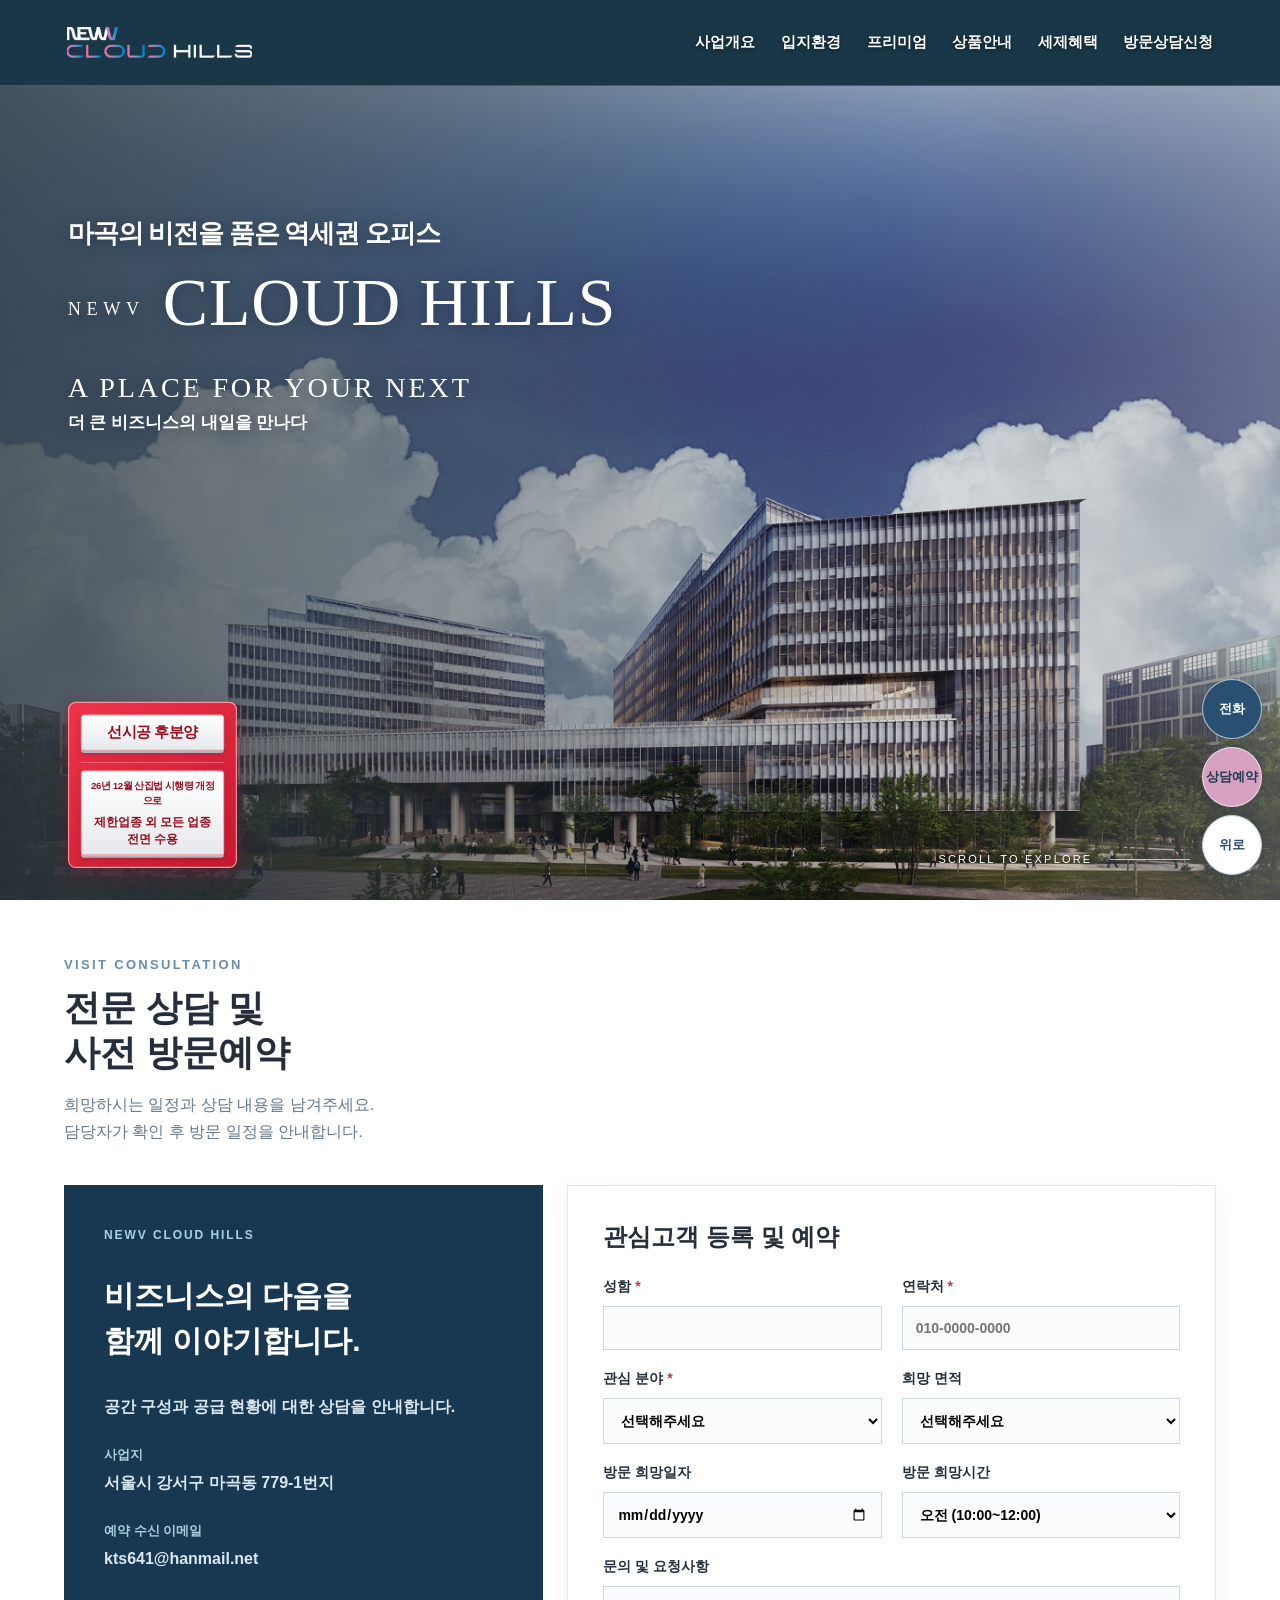
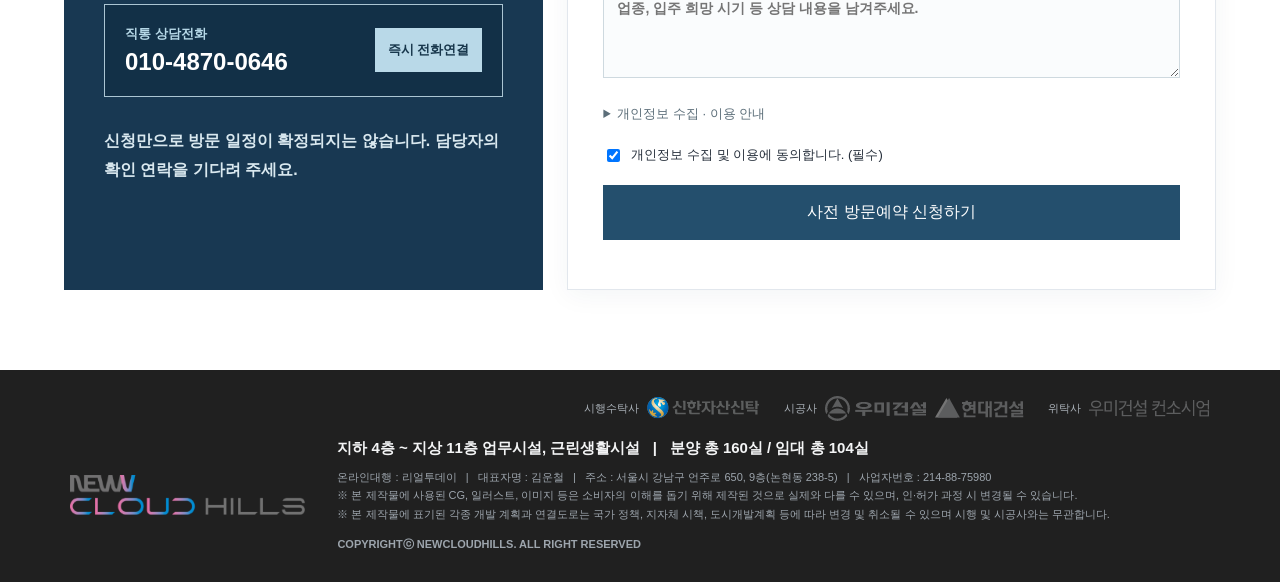
==== contact.html @ b738a356 "Add Cloud Hills website" ====
<!doctype html><html lang="ko"><head><meta charset="utf-8"><meta name="viewport" content="width=device-width,initial-scale=1"><meta name="robots" content="index,follow"><meta name="description" content="뉴브 클라우드힐스 방문상담과 사전 방문예약 안내"><meta property="og:type" content="website"><meta property="og:title" content="방문상담신청 | 뉴브 클라우드힐스"><meta property="og:description" content="뉴브 클라우드힐스 방문상담과 사전 방문예약 안내"><title>방문상담신청 | 뉴브 클라우드힐스</title><link rel="stylesheet" href="style.css"></head><body data-page="contact"><header><a class="logo" href="index.html#home" aria-label="뉴브 클라우드힐스 홈"><img src="assets/main-logo-white.png" alt="NEWV CLOUD HILLS"></a><nav aria-label="주 메뉴"><a href="overview.html#overview" data-section="overview">사업개요</a><a href="environment.html#environment" data-section="environment">입지환경</a><a href="premium.html#premium" data-section="premium">프리미엄</a><a href="floor.html#floor" data-section="floor">상품안내</a><a href="tax.html#tax" data-section="tax">세제혜택</a><a href="contact.html#contact" data-section="contact">방문상담신청</a></nav></header><main><section id="home" class="page home"><aside class="hero-notice" aria-label="분양 및 입주 안내"><div class="hero-notice-label">선시공 후분양</div><div class="hero-notice-divider"></div><div class="hero-notice-detail"><span>26년 12월 산집법 시행령 개정으로</span><strong>제한업종 외 모든 업종<br>전면 수용</strong></div></aside><div class="home-message"><p class="hero-kicker">마곡의 비전을 품은 역세권 오피스</p><p class="hero-brand"><span>NEWV</span> CLOUD HILLS</p><p class="hero-english">A PLACE FOR YOUR NEXT</p><p class="hero-subtitle">더 큰 비즈니스의 내일을 만나다</p></div><div class="hero-scroll">SCROLL TO EXPLORE <span></span></div></section><section id="overview" class="page sub"><div class="section-heading sr-only"><h2>사업개요</h2></div><div class="content"><div class="overview-details"><h2>뉴브 클라우드힐스 사업개요</h2><dl><div><dt>사업명</dt><dd>뉴브 클라우드힐스</dd></div><div><dt>대지위치</dt><dd>강서구 마곡지구 D13블록</dd></div><div><dt>대지면적</dt><dd>15,006.4㎡</dd></div><div><dt>건축규모</dt><dd>지하 4층 / 지상 11층</dd></div><div><dt>건축면적</dt><dd>8,560.95㎡</dd></div><div><dt>용도</dt><dd>업무시설(지식산업센터)</dd></div><div><dt>연면적</dt><dd>99,651.66㎡</dd></div><div><dt>시행수탁사</dt><dd>신한자산신탁(주)</dd></div><div><dt>용적률</dt><dd>349.46%</dd></div><div><dt>시공사</dt><dd>우미건설(주), 현대건설(주)</dd></div><div><dt>건폐율</dt><dd>57.05%</dd></div><div><dt>위탁사</dt><dd>우미건설컨소시엄</dd></div><div><dt>설계사</dt><dd>(주)시아플랜건축사사무소</dd></div></dl></div><img class="full-image overview-mobile" src="assets/overview.jpg" alt="뉴브 클라우드힐스 사업개요"></div></section><section id="environment" class="page sub"><div class="section-heading sr-only"><h2>입지환경</h2></div><div class="content"><div class="environment-image"><img class="full-image" src="assets/environment.jpg" alt="뉴브 클라우드힐스 입지환경"><span class="hide-zoom-label" aria-hidden="true"></span><span class="hide-zoom-box" aria-hidden="true"></span></div></div></section><section id="premium" class="page sub feature-banner premium-page"><h1 class="sr-only">프리미엄</h1><div><p class="eyebrow">A NEW PERSPECTIVE</p><h2>일의 풍경을 바꾸는<br>마곡의 새로운 기준</h2><p>역세권 입지와 비즈니스를 위한 공간을 만나보세요.</p></div><div class="premium-summary" aria-label="뉴브 클라우드힐스 프리미엄"><h3>NEWV CLOUD HILLS <span>PREMIUM</span></h3><div class="premium-list"><article><b>쾌속교통망</b><span>서울 주요 업무지구를 잇는 교통 환경</span></article><article><b>쾌적한 녹지환경</b><span>서울식물원과 가까운 자연 환경</span></article><article><b>비즈니스 네트워크</b><span>마곡 R&amp;D 산업 인프라</span></article><article><b>랜드마크 스케일</b><span>연면적 99,651.66㎡의 업무공간</span></article><article><b>마곡 업무지구</b><span>서울 서남부 비즈니스 중심 입지</span></article><article><b>미래 비전</b><span>서울 서부권의 개발 가능성</span></article><article><b>세제 · 금융 혜택</b><span>사업 요건에 따른 혜택 안내</span></article></div></div></section><section id="floor" class="page sub"><div class="section-heading sr-only"><h2>층별안내</h2></div><div class="content"><h2 class="floor-heading">층별안내</h2><div class="floor-tabs" role="group" aria-label="층 선택"></div><img id="floor-image" class="full-image" tabindex="0" role="button" aria-label="선택한 층별 도면 크게 보기" src="assets/floor_01.jpg" alt="B1F 층별 안내"><p class="note">※ 상기 CG는 소비자의 이해를 돕기 위해 제작된 것으로 실제와 다를 수 있습니다.<br>※ 상기 CG상의 호실 구분은 인허가 및 사업주체의 사정으로 변경될 수 있습니다.</p></div></section><section id="tax" class="page sub tax-section"><div class="tax-editorial"><div class="intro-photo" role="img" aria-label="뉴브 클라우드힐스 조감도"></div><div class="intro-copy"><p class="eyebrow">THE NEXT BUSINESS LANDMARK</p><h2>새로운 가능성이<br>시작되는 곳</h2><p class="intro-brand">NEWV <em>CLOUD HILLS</em></p><p>마곡의 중심에서 비즈니스의 미래를 그리다.<br>일과 일상, 사람과 가능성이 만나는 공간.</p></div><div class="tax-benefits"><p class="eyebrow">TAX &amp; FINANCIAL BENEFITS</p><h2>세제 · 금융 혜택</h2><div class="tax-grid"><article><span>01 / ACQUISITION TAX</span><h3>취득세 감면 혜택</h3><p>지식산업센터를 최초 분양받아 사업시설로 직접 사용하는 중소기업은 법령상 요건에 따라 취득세 감면 여부를 확인할 수 있습니다.</p></article><article><span>02 / PROPERTY TAX</span><h3>재산세 감면 혜택</h3><p>법정 요건을 충족하는 사업시설은 재산세 감면 대상이 될 수 있습니다. 적용 기간과 세부 요건을 확인해 주세요.</p></article><article><span>03 / BUSINESS FINANCE</span><h3>저금리 정책자금 연계</h3><p>중소기업 정책자금과 금융기관 상품을 상담할 수 있습니다. 융자 가능 여부와 한도는 기업 조건 및 심사 결과에 따라 달라집니다.</p></article><article><span>04 / VALUE ADDED TAX</span><h3>부가가치세 환급 안내</h3><p>과세사업자는 건물분 매입세액에 대해 요건을 충족하는 경우 공제 또는 환급을 신청할 수 있습니다.</p></article></div><p class="tax-note">※ 혜택은 취득 시점, 업종, 기업 요건 및 실사용 여부에 따라 달라집니다. 관할 지자체와 세무 전문가에게 적용 여부를 확인해 주세요.<br><a href="https://www.law.go.kr/법령/지방세특례제한법/제58조의2" target="_blank" rel="noopener">지방세특례제한법 제58조의2</a> · <a href="https://www.nts.go.kr/nts/cm/cntnts/cntntsView.do?cntntsId=7806" target="_blank" rel="noopener">국세청 부가가치세 안내</a></p></div></div></section><section id="contact" class="page sub"><div class="section-heading sr-only"><h1>방문상담신청</h1></div><div class="content contact-wrap"><div class="contact-heading"><span>VISIT CONSULTATION</span><h2>전문 상담 및<br>사전 방문예약</h2><p>희망하시는 일정과 상담 내용을 남겨주세요.<br>담당자가 확인 후 방문 일정을 안내합니다.</p></div><div class="visit-layout"><aside class="visit-info"><span>NEWV CLOUD HILLS</span><h3>비즈니스의 다음을<br>함께 이야기합니다.</h3><p>공간 구성과 공급 현황에 대한 상담을 안내합니다.</p><dl><dt>사업지</dt><dd>서울시 강서구 마곡동 779-1번지</dd><dt>예약 수신 이메일</dt><dd>kts641@hanmail.net</dd></dl><div class="visit-call"><div><small>직통 상담전화</small><strong>010-4870-0646</strong></div><a href="tel:01048700646">즉시 전화연결</a></div><p>신청만으로 방문 일정이 확정되지는 않습니다. 담당자의 확인 연락을 기다려 주세요.</p></aside><form id="visit-form"><h3>관심고객 등록 및 예약</h3><div class="fields"><label>성함 <b>*</b><input name="성함" autocomplete="name" required maxlength="50"></label><label>연락처 <b>*</b><input name="연락처" type="tel" autocomplete="tel" required maxlength="30" placeholder="010-0000-0000"></label><label>관심 분야 <b>*</b><select name="관심분야" required><option value="">선택해주세요</option><option>지식산업센터 분양 (실입주)</option><option>사옥 · 대형 평형 상담</option><option>소형 섹션오피스</option><option>근린생활시설(상가)</option><option>기타 상담</option></select></label><label>희망 면적<select name="희망면적"><option>선택해주세요</option><option>전용 10~25평</option><option>전용 30~50평</option><option>전용 60~100평</option><option>전용 200평 이상</option><option>별도 상담</option></select></label><label>방문 희망일자<input name="방문희망일" type="date"></label><label>방문 희망시간<select name="방문희망시간"><option>오전 (10:00~12:00)</option><option>오후 (13:00~15:00)</option><option>오후 (15:00~17:00)</option><option>별도 협의</option></select></label><label class="full">문의 및 요청사항<textarea name="문의사항" rows="4" maxlength="2000" placeholder="업종, 입주 희망 시기 등 상담 내용을 남겨주세요."></textarea></label></div><details><summary>개인정보 수집 · 이용 안내</summary><p>수집 항목: 성함, 연락처, 관심 분야, 희망 면적, 방문 희망일·시간, 문의사항<br>이용 목적: 분양 상담 및 방문 일정 조율<br>수신처: kts641@hanmail.net<br>보유 기간: 상담 완료 후 90일 이내 삭제<br>전송 서비스: FormSubmit(입력 내용을 이메일로 전달)<br>동의를 거부할 수 있으나 예약 접수가 제한됩니다.</p></details><label class="consent"><input type="checkbox" required checked> 개인정보 수집 및 이용에 동의합니다. (필수)</label><input name="_honey" tabindex="-1" autocomplete="off" class="honey" aria-hidden="true"><button class="submit" type="submit">사전 방문예약 신청하기</button><p id="status" role="status" aria-live="polite"></p></form></div></div></section></main><footer class="site-footer"><div class="footer-inner"><div class="footer-brands" aria-label="사업 관계사"><div><span>시행수탁사</span><img src="assets/shinhan.png" alt="신한자산신탁"></div><div><span>시공사</span><img src="assets/woomi-01.png" alt="우미건설"><img src="assets/hyundai.png" alt="현대건설"></div><div><span>위탁사</span><img src="assets/woomi-02.png" alt="우미건설 컨소시엄"></div></div><div class="footer-main"><img class="footer-logo" src="assets/footer-logo.png" alt="뉴브 클라우드힐스"><div><strong>지하 4층 ~ 지상 11층 업무시설, 근린생활시설 &nbsp; | &nbsp; 분양 총 160실 / 임대 총 104실</strong><p>온라인대행 : 리얼투데이 &nbsp; | &nbsp; 대표자명 : 김운철 &nbsp; | &nbsp; 주소 : 서울시 강남구 언주로 650, 9층(논현동 238-5) &nbsp; | &nbsp; 사업자번호 : 214-88-75980<br>※ 본 제작물에 사용된 CG, 일러스트, 이미지 등은 소비자의 이해를 돕기 위해 제작된 것으로 실제와 다를 수 있으며, 인·허가 과정 시 변경될 수 있습니다.<br>※ 본 제작물에 표기된 각종 개발 계획과 연결도로는 국가 정책, 지자체 시책, 도시개발계획 등에 따라 변경 및 취소될 수 있으며 시행 및 시공사와는 무관합니다.</p><small>COPYRIGHTⓒ NEWCLOUDHILLS. ALL RIGHT RESERVED</small></div></div></div></footer><dialog class="floor-dialog" aria-label="층별 도면 확대"><div class="floor-dialog-bar"><span id="floor-dialog-title">층별 도면</span><div class="floor-dialog-controls"><button type="button" id="floor-zoom-toggle" aria-pressed="false">확대 +</button><button type="button" id="floor-dialog-close">닫기</button></div></div><div class="floor-dialog-content"><img id="floor-dialog-image" alt=""></div></dialog><aside class="quick-actions" aria-label="빠른 메뉴"><a href="tel:01048700646" aria-label="전화 상담 연결">전화</a><a href="contact.html#contact" data-quick-contact>상담예약</a><a href="#home" data-quick-top>위로</a></aside><script src="app.js"></script></body></html>
---- style.css ----
*{box-sizing:border-box}html,body{margin:0;font-family:"Noto Sans KR",Arial,sans-serif;color:#252e3a}body{background:#fff}a{color:inherit;text-decoration:none}header{position:absolute;top:0;left:0;right:0;z-index:5;display:flex;align-items:center;justify-content:space-between;gap:25px;padding:48px 5.5%}.logo img{display:block;width:290px;max-width:100%}nav{display:flex;align-items:center;justify-content:space-around;gap:4px;width:min(730px,70%);background:#fffffff2;border-radius:50px;padding:0 12px}nav a{flex:1;text-align:center;padding:17px 8px;font-size:17px;font-weight:700;color:#707278;white-space:nowrap}nav a:hover,nav a[aria-current=page]{color:#4a80b1}.page[hidden]{display:none}.home{height:100svh;min-height:450px;background:url('assets/visual-bg-03.jpg') center center/cover no-repeat;position:relative;overflow:hidden}.hero-title{position:absolute;top:19%;left:50%;transform:translateX(-50%);display:flex;flex-direction:column;align-items:center}.hero-title .vertical{width:35px;height:auto}.hero-title .main-title{width:min(350px,70vw);height:auto;margin:14px 0 20px}.hero-title .subtitle{width:250px;max-width:65vw}.sub-hero{height:350px;background:linear-gradient(#7595b24d,#d4e3ed7a),url('assets/visual-bg-03.jpg') center 22%/cover;display:flex;align-items:end;justify-content:center;padding:0 20px 50px}.sub-hero h1{margin:0;color:white;font-size:44px;text-shadow:0 2px 9px #38576b99}.content{max-width:1200px;margin:auto;padding:25px 24px 80px}.breadcrumb{text-align:right;color:#707884;font-size:14px;margin:0 0 48px}.breadcrumb a:hover{text-decoration:underline}.full-image{display:block;width:100%;height:auto}.floor-tabs{display:flex;flex-wrap:wrap;justify-content:center;gap:5px;margin:10px 0 40px}.floor-tabs button{font:inherit;min-width:65px;padding:13px 10px;border:1px solid #d8dce2;background:#fff;color:#59616a;cursor:pointer}.floor-tabs button[aria-pressed=true]{background:#689ec5;color:white;border-color:#689ec5}.note{font-size:13px;line-height:1.8;color:#6b7682}.contact-heading span{letter-spacing:.18em;color:#668caf;font-size:13px;font-weight:700}.contact-heading h2{font-size:36px;line-height:1.25;margin:12px 0}.contact-heading p{color:#677789;line-height:1.7}.visit-layout{display:grid;grid-template-columns:.85fr 1.15fr;gap:24px;margin-top:40px}.visit-info{padding:40px;background:#183852;color:#fff}.visit-info>span{font-size:12px;letter-spacing:.16em;color:#aad0e6}.visit-info h3{font-size:30px;line-height:1.5}.visit-info p,.visit-info dd{line-height:1.8;color:#d9e8ef}.visit-info dt{margin-top:24px;color:#a9cfe0;font-size:13px}.visit-info dd{margin:5px 0}.visit-call{display:flex;align-items:center;justify-content:space-between;gap:10px;margin:30px 0;padding:20px;border:1px solid #abc5d3;background:#123047}.visit-call small,.visit-call strong{display:block}.visit-call small{color:#b6d8e7}.visit-call strong{font-size:24px;margin-top:5px}.visit-call a{background:#b9d9e8;color:#17364b;font-size:13px;font-weight:700;padding:13px;white-space:nowrap}form{padding:35px;border:1px solid #e2e7ed;background:#fff;box-shadow:0 5px 25px #17364b0d}form h3{font-size:24px;margin:0 0 25px}.fields{display:grid;grid-template-columns:1fr 1fr;gap:20px}.fields label{font-size:14px;font-weight:700}.fields b{color:#b93843}.fields input,.fields select,.fields textarea{display:block;width:100%;padding:13px;margin-top:10px;border:1px solid #ced9df;font:inherit;background:#fafcfd}.full{grid-column:1/-1}details{font-size:13px;color:#5c6e79;line-height:1.8;margin-top:24px}summary{cursor:pointer}.consent{display:flex;align-items:center;gap:8px;font-size:13px;margin:20px 0}.honey{display:none}.submit{width:100%;padding:17px;background:#244f6d;border:0;color:#fff;font:inherit;cursor:pointer}.submit:disabled{opacity:.6}.submit:focus-visible,a:focus-visible,button:focus-visible{outline:3px solid #e59bc3;outline-offset:2px}#status{font-size:14px;line-height:1.6}@media(max-width:800px){header{padding:18px 18px 0;display:block}.logo img{width:190px}nav{margin-top:16px;width:100%;overflow-x:auto;justify-content:flex-start;padding:0 6px}nav a{flex:none;padding:13px 12px;font-size:13px}.home{background-position:55% center}.hero-title{top:26%}.hero-title .main-title{width:270px}.sub-hero{height:270px}.sub-hero h1{font-size:32px;padding-bottom:0}.content{padding:20px 18px 50px}.breadcrumb{margin-bottom:30px}.visit-layout,.fields{grid-template-columns:1fr}.full{grid-column:auto}.visit-info,form{padding:24px}.visit-call{padding:14px}.visit-call strong{font-size:19px}.contact-heading h2{font-size:30px}}
@media(max-width:800px){nav{display:grid;grid-template-columns:repeat(3,minmax(0,1fr));overflow:visible;border-radius:18px;padding:5px}nav a{min-width:0;padding:10px 3px;font-size:12px}nav a:last-child{grid-column:span 2}}
html{scroll-behavior:smooth}header{position:fixed;padding-top:20px;padding-bottom:20px;background:linear-gradient(#203e5a88,#203e5a00);transition:background .2s}nav{box-shadow:0 3px 18px #1a35551c}nav a[aria-current=page]{color:#287fa9;background:#dceef5;border-radius:32px}.page{scroll-margin-top:110px}body:not([data-page=home]) .page.sub{display:none}body[data-page=overview] #overview,body[data-page=environment] #environment,body[data-page=premium] #premium,body[data-page=floor] #floor,body[data-page=contact] #contact{display:block}.overview-details h2{font-size:30px;margin:0 0 35px}.overview-details dl{display:grid;grid-template-columns:1fr 1fr;border-top:2px solid #42516a;margin:0}.overview-details dl div{display:grid;grid-template-columns:120px 1fr;border-bottom:1px solid #e2e5e9}.overview-details dt,.overview-details dd{padding:20px;margin:0}.overview-details dt{background:#f5f6f8;font-weight:700}.overview-mobile{display:none}.environment-image,.premium-image{position:relative}.environment-image span,.premium-image span{position:absolute;display:block;background:white}.hide-zoom-label{left:0;top:20.8%;width:28%;height:6%}.hide-zoom-box{left:0;top:26.8%;width:6.4%;height:6.7%}.premium-image span{left:0;top:17.8%;width:100%;height:5.3%}@media(max-width:800px){header{padding:12px 18px;background:#476d8de0}.page{scroll-margin-top:170px}body:not([data-page=home]) .page.sub{display:block}.overview-details{display:none}.overview-mobile{display:block}.environment-image span,.premium-image span{display:none}.sub-hero{height:220px}nav a[aria-current=page]{border-radius:12px}nav{margin-top:8px}.home{min-height:100svh}}
.sub-hero h2{margin:0;color:white;font-size:44px;text-shadow:0 2px 9px #38576b99}.sr-only{position:absolute;width:1px;height:1px;padding:0;margin:-1px;overflow:hidden;clip:rect(0,0,0,0);white-space:nowrap;border:0}@media(min-width:801px){#overview .sub-hero{background:#f2f7fa}#overview .sub-hero h1,#overview .sub-hero h2{color:#294a60;text-shadow:none}}@media(max-width:800px){.sub-hero h2{font-size:32px}}
.section-heading{max-width:1200px;margin:auto;padding:55px 24px 0}.section-heading h1,.section-heading h2{margin:0;font-size:34px;color:#263e53}.quick-actions{position:fixed;z-index:10;right:18px;bottom:25px;display:flex;flex-direction:column;gap:8px}.quick-actions a{display:flex;align-items:center;justify-content:center;width:60px;height:60px;border:1px solid #ffffffa6;border-radius:50%;background:#294f71;color:white;font-size:13px;font-weight:700;box-shadow:0 3px 14px #18324b40}.quick-actions a:nth-child(2){background:#d7a1c2;color:#203b53}.quick-actions a:last-child{background:white;color:#294f71;border-color:#c4d2de}.quick-actions a:hover{filter:brightness(1.08)}@media(max-width:800px){header{padding:10px 10px 10px}.logo img{width:160px}nav{display:flex;flex-wrap:nowrap;justify-content:space-between;gap:0;padding:2px 3px;border-radius:25px;margin-top:8px}nav a,nav a:last-child{flex:1;min-width:0;grid-column:auto;padding:10px 1px;font-size:clamp(9px,2.8vw,12px);letter-spacing:-.06em;white-space:nowrap}.page{scroll-margin-top:115px}.section-heading{padding:35px 18px 0}.section-heading h1,.section-heading h2{font-size:26px}.quick-actions{right:10px;bottom:15px;gap:6px}.quick-actions a{width:49px;height:49px;font-size:11px}.content{padding-right:65px}}
.premium-image .premium-row-two-mask{top:63.3%;height:7.6%;left:0;width:100%;background:#fff}.floor-dialog{width:min(98vw,1400px);max-width:none;max-height:95dvh;border:0;padding:0;background:#fff}.floor-dialog::backdrop{background:#0c192bd9}.floor-dialog-bar{position:sticky;top:0;display:flex;align-items:center;justify-content:space-between;gap:12px;padding:12px 16px;background:#294f71;color:white;z-index:1}.floor-dialog-bar button{border:1px solid #fff9;background:transparent;color:white;padding:8px 14px;font:inherit;cursor:pointer}.floor-dialog-content{overflow:auto;max-height:calc(95dvh - 55px);overscroll-behavior:contain}.floor-dialog-content img{display:block;width:100%;height:auto}@media(max-width:800px){.premium-image .premium-row-two-mask{display:block}#floor-image{cursor:zoom-in}.floor-dialog-content img{width:1000px;max-width:none}}
.floor-dialog-controls{display:flex;gap:6px;white-space:nowrap}.floor-dialog-content img{width:100%;max-width:none}.floor-dialog-content img.zoomed{width:max(1000px,200%)}
.premium-image .premium-date-mask{left:89%;top:71.8%;width:11%;height:2%;background:#fff}.site-footer{background:#202020;color:#9da5ad;padding:26px 5.5% 30px}.footer-inner{max-width:1400px;margin:auto}.footer-brands{display:flex;align-items:center;justify-content:flex-end;gap:24px;margin-bottom:18px}.footer-brands div{display:flex;align-items:center;gap:8px}.footer-brands span{font-size:11px;color:#aab1b8;white-space:nowrap}.footer-brands img{max-height:25px;max-width:140px;width:auto;object-fit:contain}.footer-main{display:flex;align-items:center;gap:32px}.footer-logo{width:235px;max-width:23%;height:auto}.footer-main strong{font-size:15px;color:#f3f4f5}.footer-main p{margin:10px 0;font-size:11px;line-height:1.7}.footer-main small{font-size:11px;font-weight:700}.content{padding-top:55px}@media(max-width:800px){.premium-image .premium-date-mask{display:block}.site-footer{padding:24px 65px 25px 18px}.footer-brands{justify-content:flex-start;flex-wrap:wrap;gap:12px 16px}.footer-brands img{max-width:90px;max-height:20px}.footer-main{display:block}.footer-logo{width:170px;max-width:80%;margin-bottom:14px}.footer-main strong{font-size:13px;line-height:1.5}.footer-main p{font-size:11px;line-height:1.65}.content{padding-top:35px}}
.visit-info,.visit-info p,.visit-info dt,.visit-info dd,.visit-info small{font-weight:700}
.home-message{position:absolute;top:145px;left:5.5%;display:flex;align-items:center;gap:22px;color:#18232d;text-shadow:0 1px 8px #ffffffbb;white-space:nowrap}.home-message-tag{font-size:clamp(17px,2vw,27px);font-weight:800;letter-spacing:-.08em;border-top:2px solid #273440;border-bottom:2px solid #273440;line-height:1.35}.home-message-one{font-size:1.55em;line-height:.8;background:linear-gradient(180deg,#d879ae,#179bc0);-webkit-background-clip:text;background-clip:text;color:transparent}.home-message strong{font-size:clamp(27px,3.8vw,48px);letter-spacing:-.08em;font-weight:800}@media(max-width:800px){.home-message{top:125px;left:18px;gap:9px}.home-message-tag{font-size:clamp(12px,3.3vw,18px)}.home-message strong{font-size:clamp(17px,5vw,26px)}}
.home-message{display:block;top:145px;left:5.5%;width:min(620px,86vw)}.home-message img{display:block;width:100%;height:auto;filter:drop-shadow(0 1px 2px rgba(255,255,255,.85))}@media(max-width:800px){.home-message{top:120px;left:18px;width:min(620px,calc(100% - 36px))}}
.home-message{width:min(520px,86vw)}.home-message .home-message-first{width:100%}.home-message .home-message-second{width:75%;margin:10px 0 0;filter:drop-shadow(0 1px 2px rgba(255,255,255,.9))}@media(max-width:800px){.home-message{width:min(440px,calc(100% - 36px))}.home-message .home-message-second{margin-top:7px;width:82%}}
.home-message .home-message-first{filter:drop-shadow(0 2px 2px rgba(9,26,48,.95)) drop-shadow(0 0 5px rgba(9,26,48,.8))}.home-message .home-message-second{filter:drop-shadow(0 1px 1px #fff) drop-shadow(0 -1px 1px #fff) drop-shadow(0 0 5px #fff) drop-shadow(0 0 7px rgba(255,255,255,.95))}
.home-message{width:min(410px,86vw)}@media(max-width:800px){.home-message{width:min(320px,calc(100% - 36px))}}
body[data-page=tax] #tax{display:block}.tax-section{background:#f4f8fb}.tax-content{padding-top:72px;padding-bottom:85px}.tax-heading>span{font-size:13px;font-weight:700;letter-spacing:.17em;color:#718da7}.tax-heading h2{font-size:clamp(30px,3vw,42px);line-height:1.3;letter-spacing:-.05em;color:#25435c;margin:14px 0}.tax-heading>p{color:#63798a;line-height:1.8}.tax-grid{display:grid;grid-template-columns:1fr 1fr;gap:18px;margin-top:38px}.tax-grid article{background:#fff;border:1px solid #dce7ef;border-radius:8px;padding:30px;box-shadow:0 7px 24px #264e6910}.tax-grid article>span{font-size:12px;letter-spacing:.08em;color:#8dabc0}.tax-grid h3{font-size:22px;color:#25435c;margin:14px 0}.tax-grid p{font-size:15px;line-height:1.8;color:#5c6d7c;margin:0}.tax-note{font-size:13px;line-height:1.8;color:#697b88;margin:24px 0 0}.tax-note a{text-decoration:underline}.hero-notice{position:absolute;left:5.5%;bottom:40px;width:260px;padding:18px;background:linear-gradient(145deg,#ef3449,#c71930);border:2px solid #ff919b;border-radius:12px;box-shadow:0 10px 30px #7d152c77;color:#ad1324;text-align:center}.hero-notice-label,.hero-notice-detail{background:linear-gradient(#fff,#e6e9ec);border:1px solid #fff;border-radius:5px;box-shadow:0 4px 0 #aeb5bd,0 6px 12px #6f122755;font-weight:800}.hero-notice-label{font-size:21px;padding:11px 8px}.hero-notice-divider{height:1px;background:#ffffff66;margin:18px 0 12px}.hero-notice-detail{padding:12px 8px;font-size:14px;line-height:1.5}.hero-notice-detail span,.hero-notice-detail strong{display:block}.hero-notice-detail strong{font-size:17px;margin-top:8px}nav{width:min(800px,72%)}@media(max-width:800px){nav{width:100%}nav a,nav a:last-child{font-size:clamp(8px,2.35vw,11px)}.hero-notice{left:18px;bottom:25px;width:210px;padding:12px}.hero-notice-label{font-size:17px;padding:8px}.hero-notice-divider{margin:12px 0 9px}.hero-notice-detail{font-size:12px;padding:9px 5px}.hero-notice-detail strong{font-size:14px;margin-top:4px}.tax-content{padding-top:40px;padding-bottom:50px}.tax-grid{grid-template-columns:1fr;gap:12px}.tax-grid article{padding:22px}.tax-grid h3{font-size:19px}.tax-grid p{font-size:14px}}
.logo img{width:220px}@media(max-width:800px){.logo img{width:130px}}
.logo img{width:195px}.hero-notice{isolation:isolate;overflow:hidden;animation:notice-glow 3.2s ease-in-out infinite}.hero-notice::before{content:"";position:absolute;pointer-events:none;z-index:0;inset:-50% auto -50% -45%;width:48%;background:linear-gradient(90deg,transparent,rgba(255,255,255,.14) 24%,rgba(255,255,255,.46) 50%,rgba(255,255,255,.14) 76%,transparent);transform:translateX(-150%) skewX(-20deg);animation:notice-sheen 3.2s ease-in-out infinite}.hero-notice>*{position:relative;z-index:1}@keyframes notice-glow{0%,100%{box-shadow:0 10px 36px rgba(130,22,36,.27),0 0 0 0 rgba(255,95,105,0);border-color:#ff838b}42%{box-shadow:0 12px 42px rgba(130,22,36,.4),0 0 24px 5px rgba(255,95,105,.4);border-color:#ffc2c6}}@keyframes notice-sheen{0%,5%{transform:translateX(-150%) skewX(-20deg);opacity:0}14%{opacity:1}57%{transform:translateX(480%) skewX(-20deg);opacity:1}65%,100%{transform:translateX(480%) skewX(-20deg);opacity:0}}@media(max-width:800px){.logo img{width:115px}}@media(prefers-reduced-motion:reduce){.hero-notice,.hero-notice::before{animation:none}.hero-notice::before{display:none}}
.hero-notice-label{font-weight:900;color:#970d1d;font-size:23px;letter-spacing:-.035em}.hero-notice-detail{color:#970d1d;font-weight:900;line-height:1.5}.hero-notice-detail span{font-size:15px;font-weight:900;letter-spacing:-.04em}.hero-notice-detail strong{font-size:19px;font-weight:900;line-height:1.35;letter-spacing:-.035em}@media(max-width:800px){.hero-notice-label{font-size:19px}.hero-notice-detail span{font-size:13px}.hero-notice-detail strong{font-size:16px}}
.floor-heading{font-size:30px;margin:0 0 35px;color:#252e3a}
/* Refined editorial direction */
header{height:86px;padding:0 5.2%;background:linear-gradient(180deg,rgba(9,20,30,.65),transparent);border-bottom:1px solid rgba(255,255,255,.18);transition:background .25s}
.logo img{width:185px}nav{width:auto;max-width:76%;gap:clamp(12px,2vw,34px);background:none;border-radius:0;padding:0;box-shadow:none}nav a{flex:none;color:#fff;font-size:15px;font-weight:600;padding:15px 0;text-shadow:0 1px 4px #0008}nav a:hover,nav a[aria-current=page]{color:white;background:none;border-radius:0;border-bottom:1px solid white}
.home{background-image:linear-gradient(90deg,rgba(10,24,35,.68),rgba(11,28,41,.12) 74%),url('assets/visual-bg-03.jpg');background-position:center}.home-message{top:auto;bottom:23%;left:5.3%;width:auto;color:white;text-shadow:0 2px 15px #14283a88;white-space:normal}.home-message p{margin:0}.hero-kicker{font-size:clamp(18px,2vw,27px);font-weight:650;letter-spacing:-.045em}.hero-brand{font-family:Georgia,serif;font-size:clamp(40px,5.3vw,82px);line-height:1.05;letter-spacing:.015em;margin:16px 0 34px!important}.hero-brand span{font-size:.27em;letter-spacing:.3em;vertical-align:middle}.hero-english{font-family:Georgia,serif;font-size:clamp(18px,2.2vw,32px);letter-spacing:.1em}.hero-subtitle{font-size:clamp(15px,1.3vw,20px);font-weight:600;margin-top:8px!important}.hero-scroll{position:absolute;bottom:34px;left:5.3%;font-size:11px;letter-spacing:.2em;color:#fff;display:flex;align-items:center;gap:18px}.hero-scroll span{width:80px;height:1px;background:#ffffffa8}
.hero-notice{left:auto;right:6%;bottom:40px;transform:scale(.8);transform-origin:bottom right}
.brand-intro{min-height:680px;padding:120px 7%;display:grid;grid-template-columns:minmax(220px, .8fr) 1.4fr .8fr;align-items:center;gap:5%;background:#fff;color:#222}.intro-photo{height:440px;background:url('assets/visual-bg-01.jpg') center/cover}.intro-copy .eyebrow,.eyebrow{font-size:12px;letter-spacing:.2em;font-weight:700;color:#78898c}.intro-copy h2{font-size:clamp(27px,3.1vw,46px);line-height:1.35;letter-spacing:-.06em;font-weight:500;margin:25px 0 45px}.intro-brand{font-family:Georgia,serif;letter-spacing:.2em;font-size:15px}.intro-brand em{font-style:normal;font-size:clamp(25px,2.6vw,40px);letter-spacing:.02em}.intro-copy>p:not(.eyebrow):not(.intro-brand){color:#6c7477;line-height:1.9;font-size:16px}.text-link,.light-link{display:inline-block;margin-top:25px;padding-bottom:10px;border-bottom:1px solid currentColor;font-size:14px;font-weight:700}.intro-mark{font-family:Georgia,serif;font-style:italic;font-size:clamp(90px,15vw,240px);line-height:1;color:#d9e2e2;letter-spacing:-.17em}.intro-mark span{color:#b4c5c7}.feature-banner{min-height:570px;background:linear-gradient(90deg,#122d3ae8,#122d3a44),url('assets/visual-bg-03.jpg') center 70%/cover;display:flex;align-items:center;color:#fff;padding:90px 9%}.feature-banner .eyebrow{color:#c6d6d5}.feature-banner h2{font-size:clamp(30px,4vw,56px);line-height:1.3;font-weight:500;letter-spacing:-.06em}.feature-banner p:not(.eyebrow){line-height:1.8;color:#e3eded}.page.sub{scroll-margin-top:86px}body:not([data-page=home]) header{background:#193747}
@media(max-width:800px){header{height:auto;padding:14px 16px 9px;background:linear-gradient(#122d3be8,#122d3bba)}.logo img{width:130px}nav{max-width:none;width:100%;margin-top:8px;display:flex;gap:18px;overflow-x:auto;justify-content:flex-start;padding:0;border-radius:0;scrollbar-width:none}nav::-webkit-scrollbar{display:none}nav a,nav a:last-child{flex:none;font-size:12px;letter-spacing:0;padding:10px 0}.home{min-height:100svh;background-position:60% center}.home-message{left:20px;bottom:30%;top:auto;width:calc(100% - 40px)}.hero-brand{font-size:clamp(34px,9vw,55px);margin:12px 0 26px!important}.hero-brand span{display:block;font-size:12px;margin-bottom:8px}.hero-kicker{font-size:17px}.hero-english{font-size:17px}.hero-scroll{left:20px;bottom:25px}.hero-notice{right:12px;bottom:20px;transform:scale(.72)}.brand-intro{min-height:0;padding:75px 22px;grid-template-columns:38% 1fr;gap:24px}.intro-photo{height:300px}.intro-copy h2{font-size:25px;margin:18px 0 26px}.intro-copy .eyebrow{font-size:10px}.intro-copy>p:not(.eyebrow):not(.intro-brand){font-size:14px}.intro-brand{font-size:11px;letter-spacing:.1em}.intro-brand em{display:block;font-size:25px}.intro-mark{display:none}.feature-banner{min-height:430px;padding:70px 25px}.feature-banner h2{font-size:33px}.page.sub{scroll-margin-top:105px}}
header.is-scrolled{background:#173441;box-shadow:0 2px 12px #0002}
@media(min-width:801px){.home-message{top:24%;bottom:auto}.hero-notice{left:5.3%;right:auto;bottom:32px;transform:scale(.65);transform-origin:bottom left}.hero-scroll{left:auto;right:7%;bottom:35px}}
@media(max-width:800px){.home-message{top:25%;bottom:auto}.hero-notice{left:18px;right:auto;bottom:20px;transform:scale(.65);transform-origin:bottom left}.hero-scroll{left:auto;right:22px;bottom:25px}.hero-scroll span{width:35px}}
/* Tax benefits in a dedicated editorial page */
body:not([data-page=tax]) #tax{display:none!important}
body[data-page=tax] #tax{display:block!important;background:#fff}
.tax-editorial{max-width:1600px;min-height:calc(100svh - 86px);margin:auto;padding:110px 6%;display:grid;grid-template-columns:minmax(190px,.8fr) minmax(240px,1fr) minmax(300px,1.25fr);gap:4%;align-items:center}
.tax-editorial .intro-photo{height:440px}
.intro-copy h1{font-size:clamp(27px,3.1vw,46px);line-height:1.35;letter-spacing:-.06em;font-weight:500;margin:25px 0 45px}
.tax-benefits{align-self:center}.tax-benefits>h2{font-size:25px;font-weight:500;color:#26383d;margin:14px 0 17px}.tax-benefits .tax-grid{display:block;margin:0;border-top:1px solid #b8c7ca}.tax-benefits .tax-grid article{padding:12px 0;border:0;border-bottom:1px solid #dce4e5;border-radius:0;box-shadow:none;background:transparent}.tax-benefits .tax-grid article>span{font-size:10px;color:#849b9e;letter-spacing:.1em}.tax-benefits .tax-grid h3{font-size:16px;color:#263b42;margin:4px 0}.tax-benefits .tax-grid p{font-size:13px;line-height:1.55;color:#657278}.tax-benefits .tax-note{font-size:11px;line-height:1.6;margin:14px 0 0}.tax-benefits .tax-note a{text-decoration:underline}
@media(max-width:800px){.tax-editorial{min-height:0;padding:55px 20px 65px;grid-template-columns:36% 1fr;gap:22px}.tax-editorial .intro-photo{height:300px}.tax-editorial .intro-copy h1,.tax-editorial .intro-copy h2{font-size:25px;margin:18px 0 26px}.tax-benefits{grid-column:1/-1}.tax-benefits .tax-grid article{padding:14px 0}.tax-benefits .tax-grid p{font-size:14px}.tax-benefits .tax-note{font-size:12px}}
body[data-page=tax] #home,body[data-page=tax] .page.sub:not(#tax){display:none!important}
@media(max-width:800px){body[data-page=tax] .tax-editorial{padding-top:125px}}
.feature-banner{gap:5%;justify-content:space-between}.feature-banner>div:first-child{flex:0 1 43%}.premium-summary{width:min(610px,53%);padding:28px 32px;background:rgba(14,35,47,.77);border:1px solid #dbe8e64d;backdrop-filter:blur(5px)}.premium-summary h3{font-family:Georgia,serif;font-size:20px;font-weight:400;letter-spacing:.08em;margin:0 0 18px}.premium-summary h3 span{color:#c8dce0}.premium-list{display:grid;grid-template-columns:1fr 1fr;column-gap:25px}.premium-list article{padding:10px 0;border-top:1px solid #ffffff42}.premium-list b,.premium-list span{display:block}.premium-list b{font-size:15px;font-weight:600}.premium-list span{font-size:12px;line-height:1.55;color:#d2dfe1;margin-top:4px}
@media(max-width:800px){.feature-banner{display:block}.feature-banner>div:first-child{margin-bottom:36px}.premium-summary{width:100%;padding:22px}.premium-summary h3{font-size:17px}.premium-list{gap:0 16px}.premium-list b{font-size:14px}.premium-list span{font-size:12px}}
body:not([data-page=premium]) #premium{display:none!important}
body[data-page=premium] #home,body[data-page=premium] .page.sub:not(#premium){display:none!important}
body[data-page=premium] #premium{display:flex!important;min-height:100svh;padding-top:125px;padding-bottom:80px}
@media(max-width:800px){body[data-page=premium] #premium{display:block!important;padding-top:140px;min-height:100svh}}
.premium-page>div:first-of-type{flex:0 1 43%}
@media(max-width:800px){.premium-page>div:first-of-type{margin-bottom:36px}}
body[data-page=home] #premium{display:flex!important;min-height:650px}
body[data-page=home] #tax{display:block!important;background:#fff}
@media(max-width:800px){body[data-page=home] #premium{display:block!important;min-height:0}}
@media(min-width:801px){.feature-banner{padding-right:5.2%;align-items:flex-start}.premium-page>.premium-summary{margin-top:12px}}
/* Premium information readability */
.premium-summary{background:rgba(10,27,39,.94);border:1px solid rgba(226,239,241,.55);box-shadow:0 14px 40px rgba(5,18,26,.25);padding:32px 34px}
.premium-summary h3{font-size:21px;line-height:1.35;color:#fff;letter-spacing:.06em;margin-bottom:22px}.premium-summary h3 span{color:#d9edf0}
.premium-list{column-gap:28px}.premium-list article{padding:13px 0;border-color:rgba(224,239,240,.38)}.premium-list b{font-size:17px;line-height:1.45;color:#fff;font-weight:700}.premium-list span{font-size:15px;line-height:1.6;color:#e5edef;margin-top:5px;word-break:keep-all}
@media(max-width:800px){.premium-summary{padding:24px 20px}.premium-summary h3{font-size:18px}.premium-list{grid-template-columns:1fr}.premium-list article{padding:12px 0}.premium-list b{font-size:16px}.premium-list span{font-size:14px}}
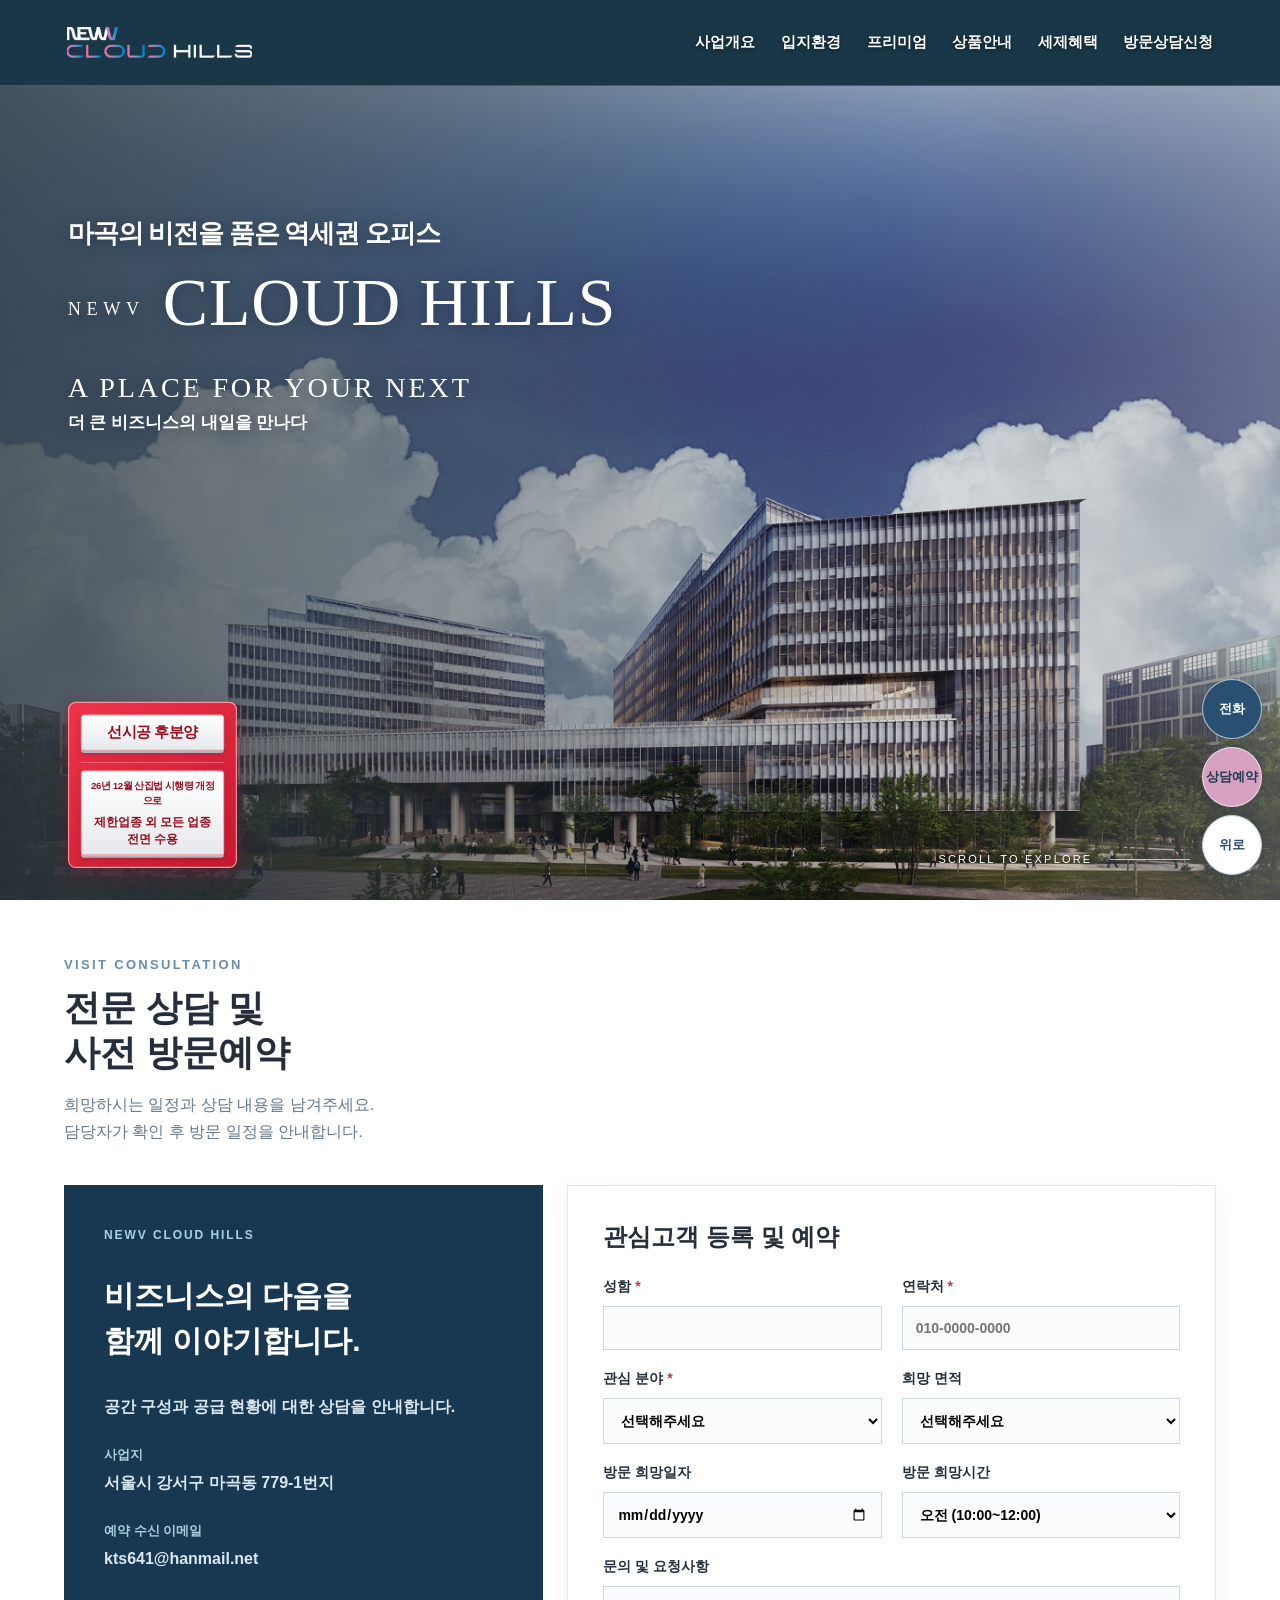
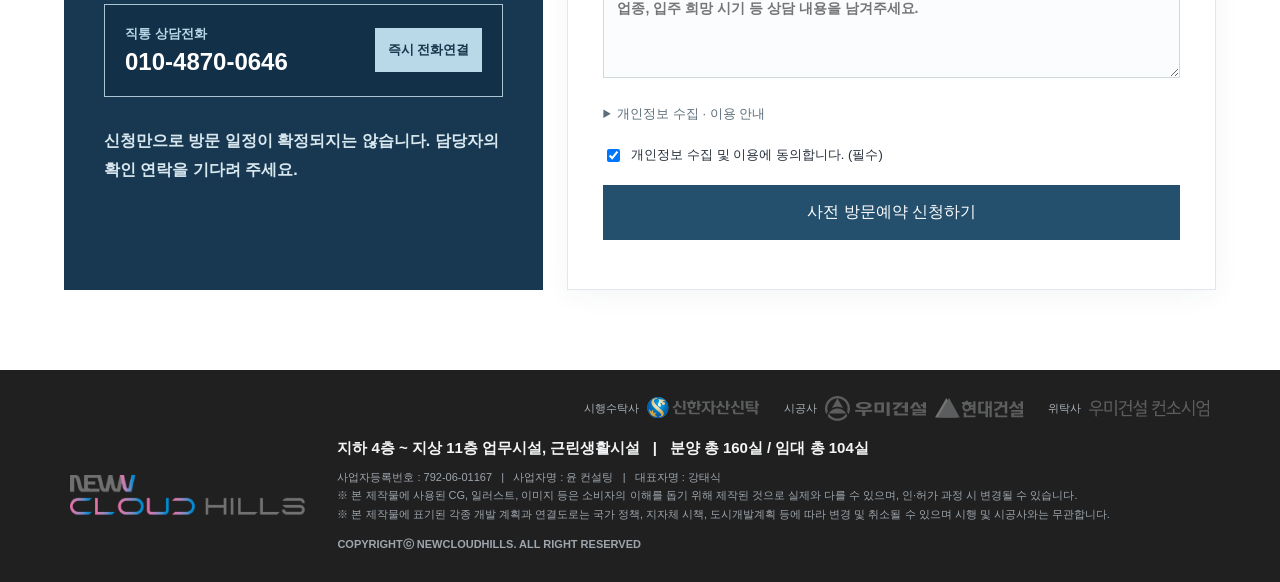
==== commit 09b17ac8: "Improve mobile map and sharing preview" ====
--- a/contact.html
+++ b/contact.html
@@ -1 +1 @@
-<!doctype html><html lang="ko"><head><meta charset="utf-8"><meta name="viewport" content="width=device-width,initial-scale=1"><meta name="robots" content="index,follow"><meta name="description" content="뉴브 클라우드힐스 방문상담과 사전 방문예약 안내"><meta property="og:type" content="website"><meta property="og:title" content="방문상담신청 | 뉴브 클라우드힐스"><meta property="og:description" content="뉴브 클라우드힐스 방문상담과 사전 방문예약 안내"><title>방문상담신청 | 뉴브 클라우드힐스</title><link rel="stylesheet" href="style.css"></head><body data-page="contact"><header><a class="logo" href="index.html#home" aria-label="뉴브 클라우드힐스 홈"><img src="assets/main-logo-white.png" alt="NEWV CLOUD HILLS"></a><nav aria-label="주 메뉴"><a href="overview.html#overview" data-section="overview">사업개요</a><a href="environment.html#environment" data-section="environment">입지환경</a><a href="premium.html#premium" data-section="premium">프리미엄</a><a href="floor.html#floor" data-section="floor">상품안내</a><a href="tax.html#tax" data-section="tax">세제혜택</a><a href="contact.html#contact" data-section="contact">방문상담신청</a></nav></header><main><section id="home" class="page home"><aside class="hero-notice" aria-label="분양 및 입주 안내"><div class="hero-notice-label">선시공 후분양</div><div class="hero-notice-divider"></div><div class="hero-notice-detail"><span>26년 12월 산집법 시행령 개정으로</span><strong>제한업종 외 모든 업종<br>전면 수용</strong></div></aside><div class="home-message"><p class="hero-kicker">마곡의 비전을 품은 역세권 오피스</p><p class="hero-brand"><span>NEWV</span> CLOUD HILLS</p><p class="hero-english">A PLACE FOR YOUR NEXT</p><p class="hero-subtitle">더 큰 비즈니스의 내일을 만나다</p></div><div class="hero-scroll">SCROLL TO EXPLORE <span></span></div></section><section id="overview" class="page sub"><div class="section-heading sr-only"><h2>사업개요</h2></div><div class="content"><div class="overview-details"><h2>뉴브 클라우드힐스 사업개요</h2><dl><div><dt>사업명</dt><dd>뉴브 클라우드힐스</dd></div><div><dt>대지위치</dt><dd>강서구 마곡지구 D13블록</dd></div><div><dt>대지면적</dt><dd>15,006.4㎡</dd></div><div><dt>건축규모</dt><dd>지하 4층 / 지상 11층</dd></div><div><dt>건축면적</dt><dd>8,560.95㎡</dd></div><div><dt>용도</dt><dd>업무시설(지식산업센터)</dd></div><div><dt>연면적</dt><dd>99,651.66㎡</dd></div><div><dt>시행수탁사</dt><dd>신한자산신탁(주)</dd></div><div><dt>용적률</dt><dd>349.46%</dd></div><div><dt>시공사</dt><dd>우미건설(주), 현대건설(주)</dd></div><div><dt>건폐율</dt><dd>57.05%</dd></div><div><dt>위탁사</dt><dd>우미건설컨소시엄</dd></div><div><dt>설계사</dt><dd>(주)시아플랜건축사사무소</dd></div></dl></div><img class="full-image overview-mobile" src="assets/overview.jpg" alt="뉴브 클라우드힐스 사업개요"></div></section><section id="environment" class="page sub"><div class="section-heading sr-only"><h2>입지환경</h2></div><div class="content"><div class="environment-image"><img class="full-image" src="assets/environment.jpg" alt="뉴브 클라우드힐스 입지환경"><span class="hide-zoom-label" aria-hidden="true"></span><span class="hide-zoom-box" aria-hidden="true"></span></div></div></section><section id="premium" class="page sub feature-banner premium-page"><h1 class="sr-only">프리미엄</h1><div><p class="eyebrow">A NEW PERSPECTIVE</p><h2>일의 풍경을 바꾸는<br>마곡의 새로운 기준</h2><p>역세권 입지와 비즈니스를 위한 공간을 만나보세요.</p></div><div class="premium-summary" aria-label="뉴브 클라우드힐스 프리미엄"><h3>NEWV CLOUD HILLS <span>PREMIUM</span></h3><div class="premium-list"><article><b>쾌속교통망</b><span>서울 주요 업무지구를 잇는 교통 환경</span></article><article><b>쾌적한 녹지환경</b><span>서울식물원과 가까운 자연 환경</span></article><article><b>비즈니스 네트워크</b><span>마곡 R&amp;D 산업 인프라</span></article><article><b>랜드마크 스케일</b><span>연면적 99,651.66㎡의 업무공간</span></article><article><b>마곡 업무지구</b><span>서울 서남부 비즈니스 중심 입지</span></article><article><b>미래 비전</b><span>서울 서부권의 개발 가능성</span></article><article><b>세제 · 금융 혜택</b><span>사업 요건에 따른 혜택 안내</span></article></div></div></section><section id="floor" class="page sub"><div class="section-heading sr-only"><h2>층별안내</h2></div><div class="content"><h2 class="floor-heading">층별안내</h2><div class="floor-tabs" role="group" aria-label="층 선택"></div><img id="floor-image" class="full-image" tabindex="0" role="button" aria-label="선택한 층별 도면 크게 보기" src="assets/floor_01.jpg" alt="B1F 층별 안내"><p class="note">※ 상기 CG는 소비자의 이해를 돕기 위해 제작된 것으로 실제와 다를 수 있습니다.<br>※ 상기 CG상의 호실 구분은 인허가 및 사업주체의 사정으로 변경될 수 있습니다.</p></div></section><section id="tax" class="page sub tax-section"><div class="tax-editorial"><div class="intro-photo" role="img" aria-label="뉴브 클라우드힐스 조감도"></div><div class="intro-copy"><p class="eyebrow">THE NEXT BUSINESS LANDMARK</p><h2>새로운 가능성이<br>시작되는 곳</h2><p class="intro-brand">NEWV <em>CLOUD HILLS</em></p><p>마곡의 중심에서 비즈니스의 미래를 그리다.<br>일과 일상, 사람과 가능성이 만나는 공간.</p></div><div class="tax-benefits"><p class="eyebrow">TAX &amp; FINANCIAL BENEFITS</p><h2>세제 · 금융 혜택</h2><div class="tax-grid"><article><span>01 / ACQUISITION TAX</span><h3>취득세 감면 혜택</h3><p>지식산업센터를 최초 분양받아 사업시설로 직접 사용하는 중소기업은 법령상 요건에 따라 취득세 감면 여부를 확인할 수 있습니다.</p></article><article><span>02 / PROPERTY TAX</span><h3>재산세 감면 혜택</h3><p>법정 요건을 충족하는 사업시설은 재산세 감면 대상이 될 수 있습니다. 적용 기간과 세부 요건을 확인해 주세요.</p></article><article><span>03 / BUSINESS FINANCE</span><h3>저금리 정책자금 연계</h3><p>중소기업 정책자금과 금융기관 상품을 상담할 수 있습니다. 융자 가능 여부와 한도는 기업 조건 및 심사 결과에 따라 달라집니다.</p></article><article><span>04 / VALUE ADDED TAX</span><h3>부가가치세 환급 안내</h3><p>과세사업자는 건물분 매입세액에 대해 요건을 충족하는 경우 공제 또는 환급을 신청할 수 있습니다.</p></article></div><p class="tax-note">※ 혜택은 취득 시점, 업종, 기업 요건 및 실사용 여부에 따라 달라집니다. 관할 지자체와 세무 전문가에게 적용 여부를 확인해 주세요.<br><a href="https://www.law.go.kr/법령/지방세특례제한법/제58조의2" target="_blank" rel="noopener">지방세특례제한법 제58조의2</a> · <a href="https://www.nts.go.kr/nts/cm/cntnts/cntntsView.do?cntntsId=7806" target="_blank" rel="noopener">국세청 부가가치세 안내</a></p></div></div></section><section id="contact" class="page sub"><div class="section-heading sr-only"><h1>방문상담신청</h1></div><div class="content contact-wrap"><div class="contact-heading"><span>VISIT CONSULTATION</span><h2>전문 상담 및<br>사전 방문예약</h2><p>희망하시는 일정과 상담 내용을 남겨주세요.<br>담당자가 확인 후 방문 일정을 안내합니다.</p></div><div class="visit-layout"><aside class="visit-info"><span>NEWV CLOUD HILLS</span><h3>비즈니스의 다음을<br>함께 이야기합니다.</h3><p>공간 구성과 공급 현황에 대한 상담을 안내합니다.</p><dl><dt>사업지</dt><dd>서울시 강서구 마곡동 779-1번지</dd><dt>예약 수신 이메일</dt><dd>kts641@hanmail.net</dd></dl><div class="visit-call"><div><small>직통 상담전화</small><strong>010-4870-0646</strong></div><a href="tel:01048700646">즉시 전화연결</a></div><p>신청만으로 방문 일정이 확정되지는 않습니다. 담당자의 확인 연락을 기다려 주세요.</p></aside><form id="visit-form"><h3>관심고객 등록 및 예약</h3><div class="fields"><label>성함 <b>*</b><input name="성함" autocomplete="name" required maxlength="50"></label><label>연락처 <b>*</b><input name="연락처" type="tel" autocomplete="tel" required maxlength="30" placeholder="010-0000-0000"></label><label>관심 분야 <b>*</b><select name="관심분야" required><option value="">선택해주세요</option><option>지식산업센터 분양 (실입주)</option><option>사옥 · 대형 평형 상담</option><option>소형 섹션오피스</option><option>근린생활시설(상가)</option><option>기타 상담</option></select></label><label>희망 면적<select name="희망면적"><option>선택해주세요</option><option>전용 10~25평</option><option>전용 30~50평</option><option>전용 60~100평</option><option>전용 200평 이상</option><option>별도 상담</option></select></label><label>방문 희망일자<input name="방문희망일" type="date"></label><label>방문 희망시간<select name="방문희망시간"><option>오전 (10:00~12:00)</option><option>오후 (13:00~15:00)</option><option>오후 (15:00~17:00)</option><option>별도 협의</option></select></label><label class="full">문의 및 요청사항<textarea name="문의사항" rows="4" maxlength="2000" placeholder="업종, 입주 희망 시기 등 상담 내용을 남겨주세요."></textarea></label></div><details><summary>개인정보 수집 · 이용 안내</summary><p>수집 항목: 성함, 연락처, 관심 분야, 희망 면적, 방문 희망일·시간, 문의사항<br>이용 목적: 분양 상담 및 방문 일정 조율<br>수신처: kts641@hanmail.net<br>보유 기간: 상담 완료 후 90일 이내 삭제<br>전송 서비스: FormSubmit(입력 내용을 이메일로 전달)<br>동의를 거부할 수 있으나 예약 접수가 제한됩니다.</p></details><label class="consent"><input type="checkbox" required checked> 개인정보 수집 및 이용에 동의합니다. (필수)</label><input name="_honey" tabindex="-1" autocomplete="off" class="honey" aria-hidden="true"><button class="submit" type="submit">사전 방문예약 신청하기</button><p id="status" role="status" aria-live="polite"></p></form></div></div></section></main><footer class="site-footer"><div class="footer-inner"><div class="footer-brands" aria-label="사업 관계사"><div><span>시행수탁사</span><img src="assets/shinhan.png" alt="신한자산신탁"></div><div><span>시공사</span><img src="assets/woomi-01.png" alt="우미건설"><img src="assets/hyundai.png" alt="현대건설"></div><div><span>위탁사</span><img src="assets/woomi-02.png" alt="우미건설 컨소시엄"></div></div><div class="footer-main"><img class="footer-logo" src="assets/footer-logo.png" alt="뉴브 클라우드힐스"><div><strong>지하 4층 ~ 지상 11층 업무시설, 근린생활시설 &nbsp; | &nbsp; 분양 총 160실 / 임대 총 104실</strong><p>온라인대행 : 리얼투데이 &nbsp; | &nbsp; 대표자명 : 김운철 &nbsp; | &nbsp; 주소 : 서울시 강남구 언주로 650, 9층(논현동 238-5) &nbsp; | &nbsp; 사업자번호 : 214-88-75980<br>※ 본 제작물에 사용된 CG, 일러스트, 이미지 등은 소비자의 이해를 돕기 위해 제작된 것으로 실제와 다를 수 있으며, 인·허가 과정 시 변경될 수 있습니다.<br>※ 본 제작물에 표기된 각종 개발 계획과 연결도로는 국가 정책, 지자체 시책, 도시개발계획 등에 따라 변경 및 취소될 수 있으며 시행 및 시공사와는 무관합니다.</p><small>COPYRIGHTⓒ NEWCLOUDHILLS. ALL RIGHT RESERVED</small></div></div></div></footer><dialog class="floor-dialog" aria-label="층별 도면 확대"><div class="floor-dialog-bar"><span id="floor-dialog-title">층별 도면</span><div class="floor-dialog-controls"><button type="button" id="floor-zoom-toggle" aria-pressed="false">확대 +</button><button type="button" id="floor-dialog-close">닫기</button></div></div><div class="floor-dialog-content"><img id="floor-dialog-image" alt=""></div></dialog><aside class="quick-actions" aria-label="빠른 메뉴"><a href="tel:01048700646" aria-label="전화 상담 연결">전화</a><a href="contact.html#contact" data-quick-contact>상담예약</a><a href="#home" data-quick-top>위로</a></aside><script src="app.js"></script></body></html>
+<!doctype html><html lang="ko"><head><meta charset="utf-8"><meta name="viewport" content="width=device-width,initial-scale=1"><meta name="robots" content="index,follow"><meta name="description" content="뉴브 클라우드힐스 방문상담과 사전 방문예약 안내"><meta property="og:image" content="https://cloudhills.vercel.app/assets/visual-bg-03.jpg"><meta property="og:image:alt" content="뉴브 클라우드힐스 건물 조감도"><meta name="twitter:card" content="summary_large_image"><meta name="twitter:image" content="https://cloudhills.vercel.app/assets/visual-bg-03.jpg"><meta property="og:type" content="website"><meta property="og:title" content="방문상담신청 | 뉴브 클라우드힐스"><meta property="og:description" content="뉴브 클라우드힐스 방문상담과 사전 방문예약 안내"><title>방문상담신청 | 뉴브 클라우드힐스</title><link rel="stylesheet" href="style.css"></head><body data-page="contact"><header><a class="logo" href="index.html#home" aria-label="뉴브 클라우드힐스 홈"><img src="assets/main-logo-white.png" alt="NEWV CLOUD HILLS"></a><nav aria-label="주 메뉴"><a href="overview.html#overview" data-section="overview">사업개요</a><a href="environment.html#environment" data-section="environment">입지환경</a><a href="premium.html#premium" data-section="premium">프리미엄</a><a href="floor.html#floor" data-section="floor">상품안내</a><a href="tax.html#tax" data-section="tax">세제혜택</a><a href="contact.html#contact" data-section="contact">방문상담신청</a></nav></header><main><section id="home" class="page home"><aside class="hero-notice" aria-label="분양 및 입주 안내"><div class="hero-notice-label">선시공 후분양</div><div class="hero-notice-divider"></div><div class="hero-notice-detail"><span>26년 12월 산집법 시행령 개정으로</span><strong>제한업종 외 모든 업종<br>전면 수용</strong></div></aside><div class="home-message"><p class="hero-kicker">마곡의 비전을 품은 역세권 오피스</p><p class="hero-brand"><span>NEWV</span> CLOUD HILLS</p><p class="hero-english">A PLACE FOR YOUR NEXT</p><p class="hero-subtitle">더 큰 비즈니스의 내일을 만나다</p></div><div class="hero-scroll">SCROLL TO EXPLORE <span></span></div></section><section id="overview" class="page sub"><div class="section-heading sr-only"><h2>사업개요</h2></div><div class="content"><div class="overview-details"><h2>뉴브 클라우드힐스 사업개요</h2><dl><div><dt>사업명</dt><dd>뉴브 클라우드힐스</dd></div><div><dt>대지위치</dt><dd>강서구 마곡지구 D13블록</dd></div><div><dt>대지면적</dt><dd>15,006.4㎡</dd></div><div><dt>건축규모</dt><dd>지하 4층 / 지상 11층</dd></div><div><dt>건축면적</dt><dd>8,560.95㎡</dd></div><div><dt>용도</dt><dd>업무시설(지식산업센터)</dd></div><div><dt>연면적</dt><dd>99,651.66㎡</dd></div><div><dt>시행수탁사</dt><dd>신한자산신탁(주)</dd></div><div><dt>용적률</dt><dd>349.46%</dd></div><div><dt>시공사</dt><dd>우미건설(주), 현대건설(주)</dd></div><div><dt>건폐율</dt><dd>57.05%</dd></div><div><dt>위탁사</dt><dd>우미건설컨소시엄</dd></div><div><dt>설계사</dt><dd>(주)시아플랜건축사사무소</dd></div></dl></div><img class="full-image overview-mobile" src="assets/overview.jpg" alt="뉴브 클라우드힐스 사업개요"></div></section><section id="environment" class="page sub"><div class="section-heading sr-only"><h2>입지환경</h2></div><div class="content"><div class="environment-image"><img class="full-image map-trigger" src="assets/environment.jpg" alt="뉴브 클라우드힐스 입지환경" tabindex="0" role="button" aria-label="입지환경 지도 확대 보기"><span class="hide-zoom-label" aria-hidden="true"></span><span class="hide-zoom-box" aria-hidden="true"></span></div><p class="map-hint">지도를 누르면 크게 볼 수 있습니다.</p></div></section><section id="premium" class="page sub feature-banner premium-page"><h1 class="sr-only">프리미엄</h1><div><p class="eyebrow">A NEW PERSPECTIVE</p><h2>일의 풍경을 바꾸는<br>마곡의 새로운 기준</h2><p>역세권 입지와 비즈니스를 위한 공간을 만나보세요.</p></div><div class="premium-summary" aria-label="뉴브 클라우드힐스 프리미엄"><h3>NEWV CLOUD HILLS <span>PREMIUM</span></h3><div class="premium-list"><article><b>쾌속교통망</b><span>서울 주요 업무지구를 잇는 교통 환경</span></article><article><b>쾌적한 녹지환경</b><span>서울식물원과 가까운 자연 환경</span></article><article><b>비즈니스 네트워크</b><span>마곡 R&amp;D 산업 인프라</span></article><article><b>랜드마크 스케일</b><span>연면적 99,651.66㎡의 업무공간</span></article><article><b>마곡 업무지구</b><span>서울 서남부 비즈니스 중심 입지</span></article><article><b>미래 비전</b><span>서울 서부권의 개발 가능성</span></article><article><b>세제 · 금융 혜택</b><span>사업 요건에 따른 혜택 안내</span></article></div></div></section><section id="floor" class="page sub"><div class="section-heading sr-only"><h2>층별안내</h2></div><div class="content"><h2 class="floor-heading">층별안내</h2><div class="floor-tabs" role="group" aria-label="층 선택"></div><img id="floor-image" class="full-image" tabindex="0" role="button" aria-label="선택한 층별 도면 크게 보기" src="assets/floor_01.jpg" alt="B1F 층별 안내"><p class="note">※ 상기 CG는 소비자의 이해를 돕기 위해 제작된 것으로 실제와 다를 수 있습니다.<br>※ 상기 CG상의 호실 구분은 인허가 및 사업주체의 사정으로 변경될 수 있습니다.</p></div></section><section id="tax" class="page sub tax-section"><div class="tax-editorial"><div class="intro-photo" role="img" aria-label="뉴브 클라우드힐스 조감도"></div><div class="intro-copy"><p class="eyebrow">THE NEXT BUSINESS LANDMARK</p><h2>새로운 가능성이<br>시작되는 곳</h2><p class="intro-brand">NEWV <em>CLOUD HILLS</em></p><p>마곡의 중심에서 비즈니스의 미래를 그리다.<br>일과 일상, 사람과 가능성이 만나는 공간.</p></div><div class="tax-benefits"><p class="eyebrow">TAX &amp; FINANCIAL BENEFITS</p><h2>세제 · 금융 혜택</h2><div class="tax-grid"><article><span>01 / ACQUISITION TAX</span><h3>취득세 감면 혜택</h3><p>지식산업센터를 최초 분양받아 사업시설로 직접 사용하는 중소기업은 법령상 요건에 따라 취득세 감면 여부를 확인할 수 있습니다.</p></article><article><span>02 / PROPERTY TAX</span><h3>재산세 감면 혜택</h3><p>법정 요건을 충족하는 사업시설은 재산세 감면 대상이 될 수 있습니다. 적용 기간과 세부 요건을 확인해 주세요.</p></article><article><span>03 / BUSINESS FINANCE</span><h3>저금리 정책자금 연계</h3><p>중소기업 정책자금과 금융기관 상품을 상담할 수 있습니다. 융자 가능 여부와 한도는 기업 조건 및 심사 결과에 따라 달라집니다.</p></article><article><span>04 / VALUE ADDED TAX</span><h3>부가가치세 환급 안내</h3><p>과세사업자는 건물분 매입세액에 대해 요건을 충족하는 경우 공제 또는 환급을 신청할 수 있습니다.</p></article></div><p class="tax-note">※ 혜택은 취득 시점, 업종, 기업 요건 및 실사용 여부에 따라 달라집니다. 관할 지자체와 세무 전문가에게 적용 여부를 확인해 주세요.<br><a href="https://www.law.go.kr/법령/지방세특례제한법/제58조의2" target="_blank" rel="noopener">지방세특례제한법 제58조의2</a> · <a href="https://www.nts.go.kr/nts/cm/cntnts/cntntsView.do?cntntsId=7806" target="_blank" rel="noopener">국세청 부가가치세 안내</a></p></div></div></section><section id="contact" class="page sub"><div class="section-heading sr-only"><h1>방문상담신청</h1></div><div class="content contact-wrap"><div class="contact-heading"><span>VISIT CONSULTATION</span><h2>전문 상담 및<br>사전 방문예약</h2><p>희망하시는 일정과 상담 내용을 남겨주세요.<br>담당자가 확인 후 방문 일정을 안내합니다.</p></div><div class="visit-layout"><aside class="visit-info"><span>NEWV CLOUD HILLS</span><h3>비즈니스의 다음을<br>함께 이야기합니다.</h3><p>공간 구성과 공급 현황에 대한 상담을 안내합니다.</p><dl><dt>사업지</dt><dd>서울시 강서구 마곡동 779-1번지</dd><dt>예약 수신 이메일</dt><dd>kts641@hanmail.net</dd></dl><div class="visit-call"><div><small>직통 상담전화</small><strong>010-4870-0646</strong></div><a href="tel:01048700646">즉시 전화연결</a></div><p>신청만으로 방문 일정이 확정되지는 않습니다. 담당자의 확인 연락을 기다려 주세요.</p></aside><form id="visit-form"><h3>관심고객 등록 및 예약</h3><div class="fields"><label>성함 <b>*</b><input name="성함" autocomplete="name" required maxlength="50"></label><label>연락처 <b>*</b><input name="연락처" type="tel" autocomplete="tel" required maxlength="30" placeholder="010-0000-0000"></label><label>관심 분야 <b>*</b><select name="관심분야" required><option value="">선택해주세요</option><option>지식산업센터 분양 (실입주)</option><option>사옥 · 대형 평형 상담</option><option>소형 섹션오피스</option><option>근린생활시설(상가)</option><option>기타 상담</option></select></label><label>희망 면적<select name="희망면적"><option>선택해주세요</option><option>전용 10~25평</option><option>전용 30~50평</option><option>전용 60~100평</option><option>전용 200평 이상</option><option>별도 상담</option></select></label><label>방문 희망일자<input name="방문희망일" type="date"></label><label>방문 희망시간<select name="방문희망시간"><option>오전 (10:00~12:00)</option><option>오후 (13:00~15:00)</option><option>오후 (15:00~17:00)</option><option>별도 협의</option></select></label><label class="full">문의 및 요청사항<textarea name="문의사항" rows="4" maxlength="2000" placeholder="업종, 입주 희망 시기 등 상담 내용을 남겨주세요."></textarea></label></div><details><summary>개인정보 수집 · 이용 안내</summary><p>수집 항목: 성함, 연락처, 관심 분야, 희망 면적, 방문 희망일·시간, 문의사항<br>이용 목적: 분양 상담 및 방문 일정 조율<br>수신처: kts641@hanmail.net<br>보유 기간: 상담 완료 후 90일 이내 삭제<br>전송 서비스: FormSubmit(입력 내용을 이메일로 전달)<br>동의를 거부할 수 있으나 예약 접수가 제한됩니다.</p></details><label class="consent"><input type="checkbox" required checked> 개인정보 수집 및 이용에 동의합니다. (필수)</label><input name="_honey" tabindex="-1" autocomplete="off" class="honey" aria-hidden="true"><button class="submit" type="submit">사전 방문예약 신청하기</button><p id="status" role="status" aria-live="polite"></p></form></div></div></section></main><footer class="site-footer"><div class="footer-inner"><div class="footer-brands" aria-label="사업 관계사"><div><span>시행수탁사</span><img src="assets/shinhan.png" alt="신한자산신탁"></div><div><span>시공사</span><img src="assets/woomi-01.png" alt="우미건설"><img src="assets/hyundai.png" alt="현대건설"></div><div><span>위탁사</span><img src="assets/woomi-02.png" alt="우미건설 컨소시엄"></div></div><div class="footer-main"><img class="footer-logo" src="assets/footer-logo.png" alt="뉴브 클라우드힐스"><div><strong>지하 4층 ~ 지상 11층 업무시설, 근린생활시설 &nbsp; | &nbsp; 분양 총 160실 / 임대 총 104실</strong><p>사업자등록번호 : 792-06-01167 &nbsp; | &nbsp; 사업자명 : 윤 컨설팅 &nbsp; | &nbsp; 대표자명 : 강태식<br>※ 본 제작물에 사용된 CG, 일러스트, 이미지 등은 소비자의 이해를 돕기 위해 제작된 것으로 실제와 다를 수 있으며, 인·허가 과정 시 변경될 수 있습니다.<br>※ 본 제작물에 표기된 각종 개발 계획과 연결도로는 국가 정책, 지자체 시책, 도시개발계획 등에 따라 변경 및 취소될 수 있으며 시행 및 시공사와는 무관합니다.</p><small>COPYRIGHTⓒ NEWCLOUDHILLS. ALL RIGHT RESERVED</small></div></div></div></footer><dialog class="floor-dialog" aria-label="층별 도면 확대"><div class="floor-dialog-bar"><span id="floor-dialog-title">층별 도면</span><div class="floor-dialog-controls"><button type="button" id="floor-zoom-toggle" aria-pressed="false">확대 +</button><button type="button" id="floor-dialog-close">닫기</button></div></div><div class="floor-dialog-content"><img id="floor-dialog-image" alt=""></div></dialog><dialog class="map-dialog" aria-label="입지환경 지도 확대"><div class="map-dialog-bar"><strong>입지환경 지도</strong><button type="button" class="map-close">닫기</button></div><div class="map-dialog-scroll" tabindex="0" aria-label="확대된 지도를 상하좌우로 이동"><div class="map-dialog-image"><img src="assets/environment.jpg" alt="뉴브 클라우드힐스 입지환경 지도"><span class="hide-zoom-label" aria-hidden="true"></span><span class="hide-zoom-box" aria-hidden="true"></span></div></div><p>손가락으로 움직여 지도를 살펴보세요.</p></dialog><aside class="quick-actions" aria-label="빠른 메뉴"><a href="tel:01048700646" aria-label="전화 상담 연결">전화</a><a href="contact.html#contact" data-quick-contact>상담예약</a><a href="#home" data-quick-top>위로</a></aside><script src="app.js"></script></body></html>
--- a/style.css
+++ b/style.css
@@ -54,3 +54,6 @@
 .premium-summary h3{font-size:21px;line-height:1.35;color:#fff;letter-spacing:.06em;margin-bottom:22px}.premium-summary h3 span{color:#d9edf0}
 .premium-list{column-gap:28px}.premium-list article{padding:13px 0;border-color:rgba(224,239,240,.38)}.premium-list b{font-size:17px;line-height:1.45;color:#fff;font-weight:700}.premium-list span{font-size:15px;line-height:1.6;color:#e5edef;margin-top:5px;word-break:keep-all}
 @media(max-width:800px){.premium-summary{padding:24px 20px}.premium-summary h3{font-size:18px}.premium-list{grid-template-columns:1fr}.premium-list article{padding:12px 0}.premium-list b{font-size:16px}.premium-list span{font-size:14px}}
+/* Mobile map enlargement */
+.environment-image .hide-zoom-label,.environment-image .hide-zoom-box{display:block;pointer-events:none}.map-hint{display:none}.map-dialog{width:100%;max-width:100%;height:100%;max-height:100%;margin:0;padding:0;border:0;background:#fff}.map-dialog::backdrop{background:#071e2de6}.map-dialog-bar{height:58px;background:#173441;color:white;display:flex;align-items:center;justify-content:space-between;padding:0 16px}.map-dialog-bar button{color:#fff;background:transparent;border:1px solid #b4c6cc;padding:8px 16px;font:inherit}.map-dialog-scroll{height:calc(100% - 105px);overflow:auto;overscroll-behavior:contain;touch-action:pan-x pan-y}.map-dialog-image{position:relative;width:1200px}.map-dialog-image img{display:block;width:100%;height:auto}.map-dialog-image span{position:absolute;display:block;background:#fff;pointer-events:none}.map-dialog>p{font-size:13px;margin:12px 16px;color:#4e606a}@media(max-width:800px){.map-trigger{cursor:zoom-in}.map-hint{display:block;margin:10px 0 0;color:#4d6670;font-size:14px}}
+@media(max-width:800px){.content{padding-left:18px;padding-right:18px;margin-left:auto;margin-right:auto}.site-footer{padding-left:18px;padding-right:18px}.tax-editorial{margin-left:auto;margin-right:auto}.quick-actions{right:8px}}
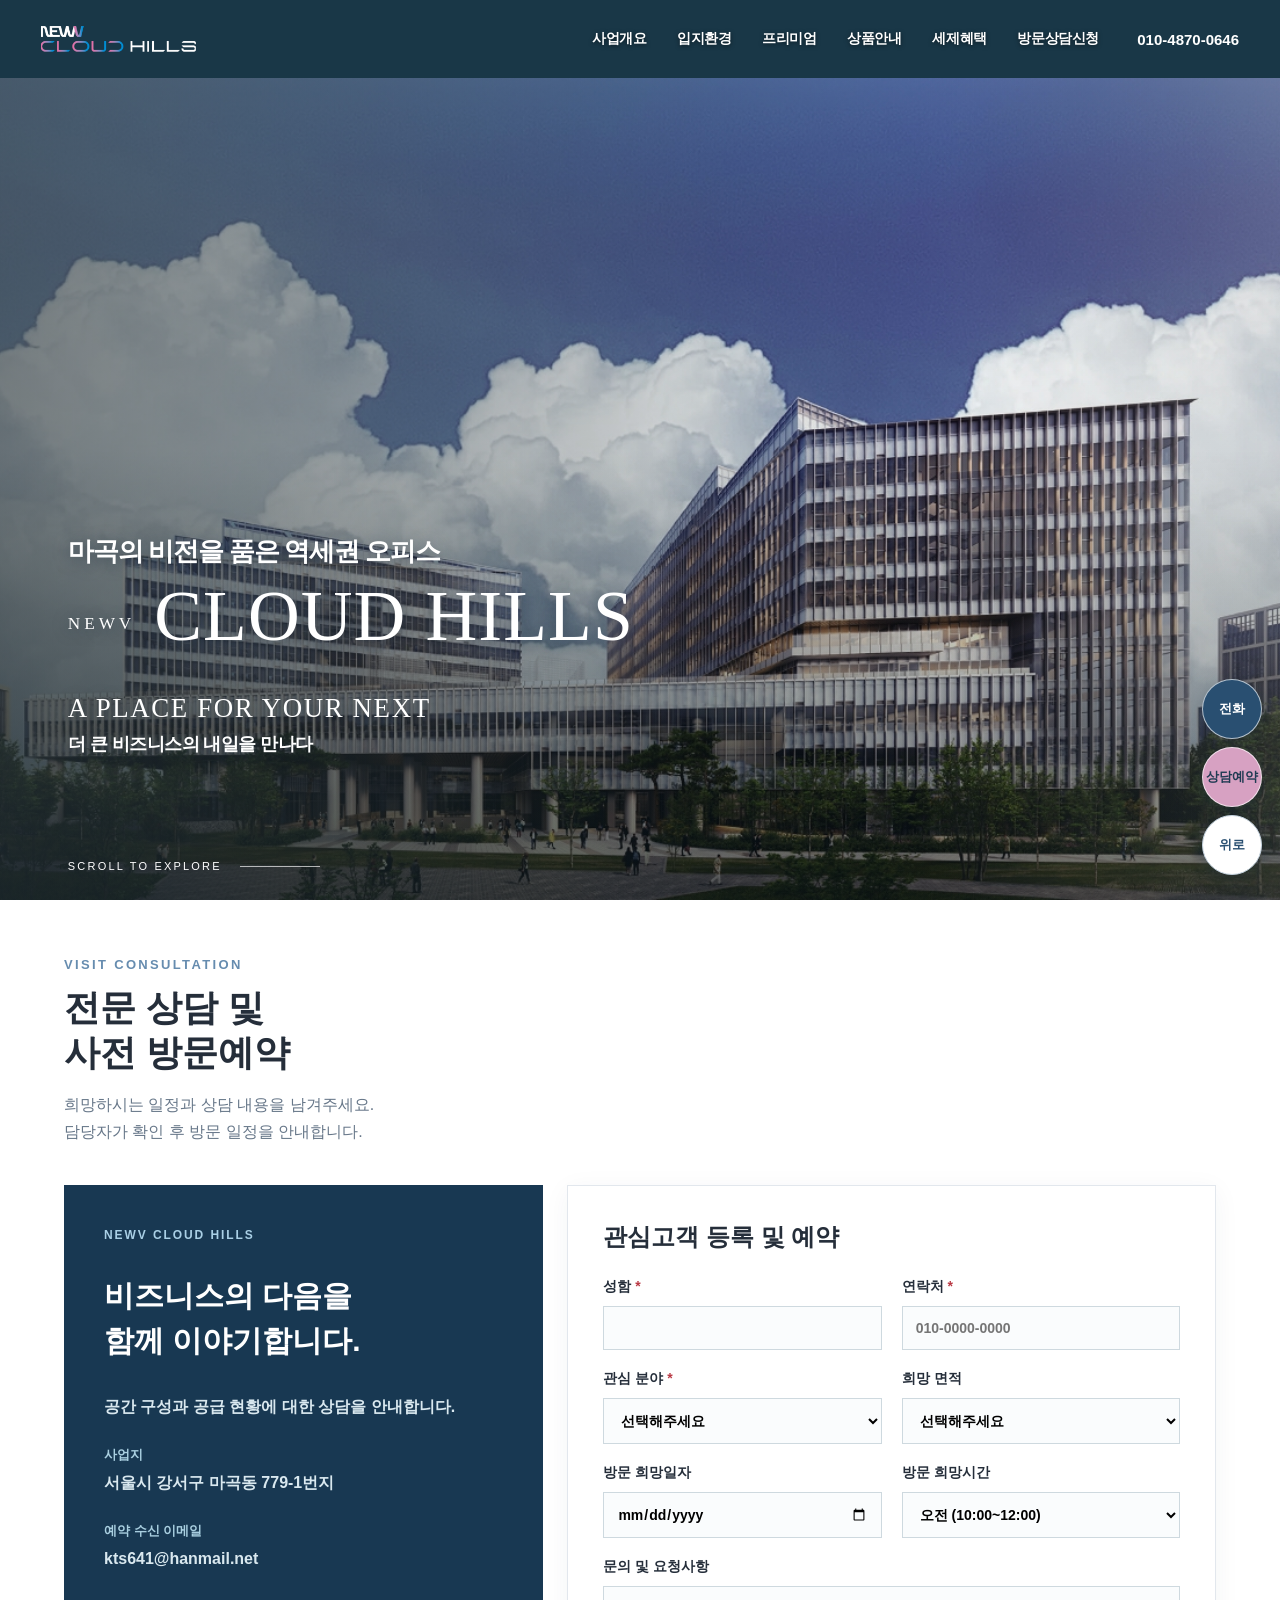
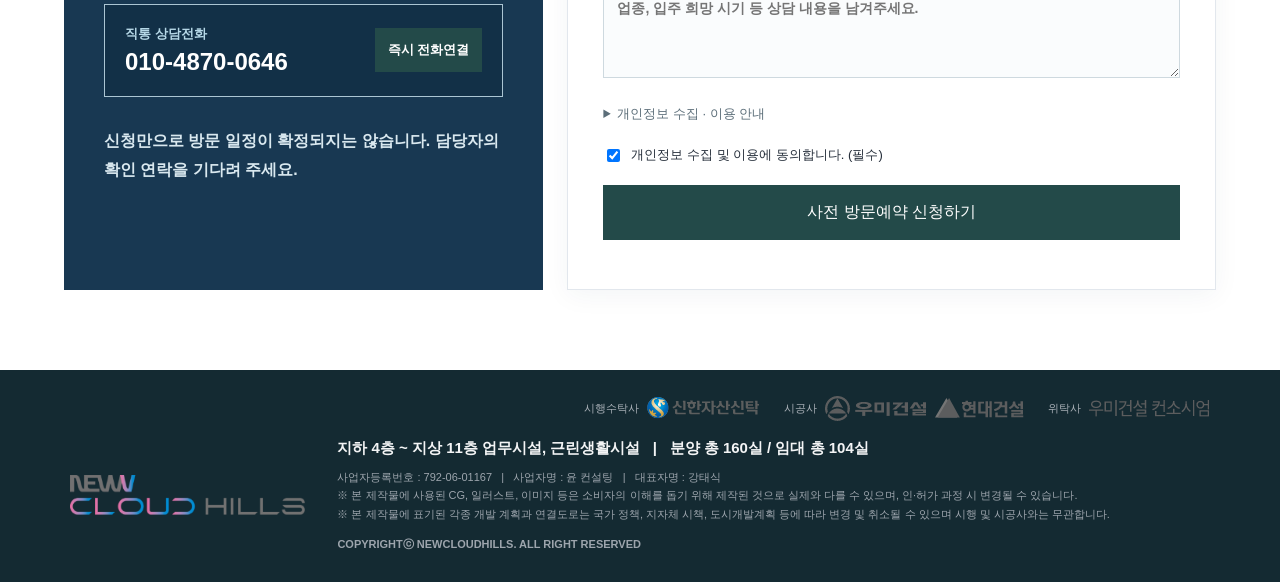
==== commit a2ae3a16: "Update Cloud Hills site design and imagery" ====
--- a/contact.html
+++ b/contact.html
@@ -1 +1 @@
-<!doctype html><html lang="ko"><head><meta charset="utf-8"><meta name="viewport" content="width=device-width,initial-scale=1"><meta name="robots" content="index,follow"><meta name="description" content="뉴브 클라우드힐스 방문상담과 사전 방문예약 안내"><meta property="og:image" content="https://cloudhills.vercel.app/assets/visual-bg-03.jpg"><meta property="og:image:alt" content="뉴브 클라우드힐스 건물 조감도"><meta name="twitter:card" content="summary_large_image"><meta name="twitter:image" content="https://cloudhills.vercel.app/assets/visual-bg-03.jpg"><meta property="og:type" content="website"><meta property="og:title" content="방문상담신청 | 뉴브 클라우드힐스"><meta property="og:description" content="뉴브 클라우드힐스 방문상담과 사전 방문예약 안내"><title>방문상담신청 | 뉴브 클라우드힐스</title><link rel="stylesheet" href="style.css"></head><body data-page="contact"><header><a class="logo" href="index.html#home" aria-label="뉴브 클라우드힐스 홈"><img src="assets/main-logo-white.png" alt="NEWV CLOUD HILLS"></a><nav aria-label="주 메뉴"><a href="overview.html#overview" data-section="overview">사업개요</a><a href="environment.html#environment" data-section="environment">입지환경</a><a href="premium.html#premium" data-section="premium">프리미엄</a><a href="floor.html#floor" data-section="floor">상품안내</a><a href="tax.html#tax" data-section="tax">세제혜택</a><a href="contact.html#contact" data-section="contact">방문상담신청</a></nav></header><main><section id="home" class="page home"><aside class="hero-notice" aria-label="분양 및 입주 안내"><div class="hero-notice-label">선시공 후분양</div><div class="hero-notice-divider"></div><div class="hero-notice-detail"><span>26년 12월 산집법 시행령 개정으로</span><strong>제한업종 외 모든 업종<br>전면 수용</strong></div></aside><div class="home-message"><p class="hero-kicker">마곡의 비전을 품은 역세권 오피스</p><p class="hero-brand"><span>NEWV</span> CLOUD HILLS</p><p class="hero-english">A PLACE FOR YOUR NEXT</p><p class="hero-subtitle">더 큰 비즈니스의 내일을 만나다</p></div><div class="hero-scroll">SCROLL TO EXPLORE <span></span></div></section><section id="overview" class="page sub"><div class="section-heading sr-only"><h2>사업개요</h2></div><div class="content"><div class="overview-details"><h2>뉴브 클라우드힐스 사업개요</h2><dl><div><dt>사업명</dt><dd>뉴브 클라우드힐스</dd></div><div><dt>대지위치</dt><dd>강서구 마곡지구 D13블록</dd></div><div><dt>대지면적</dt><dd>15,006.4㎡</dd></div><div><dt>건축규모</dt><dd>지하 4층 / 지상 11층</dd></div><div><dt>건축면적</dt><dd>8,560.95㎡</dd></div><div><dt>용도</dt><dd>업무시설(지식산업센터)</dd></div><div><dt>연면적</dt><dd>99,651.66㎡</dd></div><div><dt>시행수탁사</dt><dd>신한자산신탁(주)</dd></div><div><dt>용적률</dt><dd>349.46%</dd></div><div><dt>시공사</dt><dd>우미건설(주), 현대건설(주)</dd></div><div><dt>건폐율</dt><dd>57.05%</dd></div><div><dt>위탁사</dt><dd>우미건설컨소시엄</dd></div><div><dt>설계사</dt><dd>(주)시아플랜건축사사무소</dd></div></dl></div><img class="full-image overview-mobile" src="assets/overview.jpg" alt="뉴브 클라우드힐스 사업개요"></div></section><section id="environment" class="page sub"><div class="section-heading sr-only"><h2>입지환경</h2></div><div class="content"><div class="environment-image"><img class="full-image map-trigger" src="assets/environment.jpg" alt="뉴브 클라우드힐스 입지환경" tabindex="0" role="button" aria-label="입지환경 지도 확대 보기"><span class="hide-zoom-label" aria-hidden="true"></span><span class="hide-zoom-box" aria-hidden="true"></span></div><p class="map-hint">지도를 누르면 크게 볼 수 있습니다.</p></div></section><section id="premium" class="page sub feature-banner premium-page"><h1 class="sr-only">프리미엄</h1><div><p class="eyebrow">A NEW PERSPECTIVE</p><h2>일의 풍경을 바꾸는<br>마곡의 새로운 기준</h2><p>역세권 입지와 비즈니스를 위한 공간을 만나보세요.</p></div><div class="premium-summary" aria-label="뉴브 클라우드힐스 프리미엄"><h3>NEWV CLOUD HILLS <span>PREMIUM</span></h3><div class="premium-list"><article><b>쾌속교통망</b><span>서울 주요 업무지구를 잇는 교통 환경</span></article><article><b>쾌적한 녹지환경</b><span>서울식물원과 가까운 자연 환경</span></article><article><b>비즈니스 네트워크</b><span>마곡 R&amp;D 산업 인프라</span></article><article><b>랜드마크 스케일</b><span>연면적 99,651.66㎡의 업무공간</span></article><article><b>마곡 업무지구</b><span>서울 서남부 비즈니스 중심 입지</span></article><article><b>미래 비전</b><span>서울 서부권의 개발 가능성</span></article><article><b>세제 · 금융 혜택</b><span>사업 요건에 따른 혜택 안내</span></article></div></div></section><section id="floor" class="page sub"><div class="section-heading sr-only"><h2>층별안내</h2></div><div class="content"><h2 class="floor-heading">층별안내</h2><div class="floor-tabs" role="group" aria-label="층 선택"></div><img id="floor-image" class="full-image" tabindex="0" role="button" aria-label="선택한 층별 도면 크게 보기" src="assets/floor_01.jpg" alt="B1F 층별 안내"><p class="note">※ 상기 CG는 소비자의 이해를 돕기 위해 제작된 것으로 실제와 다를 수 있습니다.<br>※ 상기 CG상의 호실 구분은 인허가 및 사업주체의 사정으로 변경될 수 있습니다.</p></div></section><section id="tax" class="page sub tax-section"><div class="tax-editorial"><div class="intro-photo" role="img" aria-label="뉴브 클라우드힐스 조감도"></div><div class="intro-copy"><p class="eyebrow">THE NEXT BUSINESS LANDMARK</p><h2>새로운 가능성이<br>시작되는 곳</h2><p class="intro-brand">NEWV <em>CLOUD HILLS</em></p><p>마곡의 중심에서 비즈니스의 미래를 그리다.<br>일과 일상, 사람과 가능성이 만나는 공간.</p></div><div class="tax-benefits"><p class="eyebrow">TAX &amp; FINANCIAL BENEFITS</p><h2>세제 · 금융 혜택</h2><div class="tax-grid"><article><span>01 / ACQUISITION TAX</span><h3>취득세 감면 혜택</h3><p>지식산업센터를 최초 분양받아 사업시설로 직접 사용하는 중소기업은 법령상 요건에 따라 취득세 감면 여부를 확인할 수 있습니다.</p></article><article><span>02 / PROPERTY TAX</span><h3>재산세 감면 혜택</h3><p>법정 요건을 충족하는 사업시설은 재산세 감면 대상이 될 수 있습니다. 적용 기간과 세부 요건을 확인해 주세요.</p></article><article><span>03 / BUSINESS FINANCE</span><h3>저금리 정책자금 연계</h3><p>중소기업 정책자금과 금융기관 상품을 상담할 수 있습니다. 융자 가능 여부와 한도는 기업 조건 및 심사 결과에 따라 달라집니다.</p></article><article><span>04 / VALUE ADDED TAX</span><h3>부가가치세 환급 안내</h3><p>과세사업자는 건물분 매입세액에 대해 요건을 충족하는 경우 공제 또는 환급을 신청할 수 있습니다.</p></article></div><p class="tax-note">※ 혜택은 취득 시점, 업종, 기업 요건 및 실사용 여부에 따라 달라집니다. 관할 지자체와 세무 전문가에게 적용 여부를 확인해 주세요.<br><a href="https://www.law.go.kr/법령/지방세특례제한법/제58조의2" target="_blank" rel="noopener">지방세특례제한법 제58조의2</a> · <a href="https://www.nts.go.kr/nts/cm/cntnts/cntntsView.do?cntntsId=7806" target="_blank" rel="noopener">국세청 부가가치세 안내</a></p></div></div></section><section id="contact" class="page sub"><div class="section-heading sr-only"><h1>방문상담신청</h1></div><div class="content contact-wrap"><div class="contact-heading"><span>VISIT CONSULTATION</span><h2>전문 상담 및<br>사전 방문예약</h2><p>희망하시는 일정과 상담 내용을 남겨주세요.<br>담당자가 확인 후 방문 일정을 안내합니다.</p></div><div class="visit-layout"><aside class="visit-info"><span>NEWV CLOUD HILLS</span><h3>비즈니스의 다음을<br>함께 이야기합니다.</h3><p>공간 구성과 공급 현황에 대한 상담을 안내합니다.</p><dl><dt>사업지</dt><dd>서울시 강서구 마곡동 779-1번지</dd><dt>예약 수신 이메일</dt><dd>kts641@hanmail.net</dd></dl><div class="visit-call"><div><small>직통 상담전화</small><strong>010-4870-0646</strong></div><a href="tel:01048700646">즉시 전화연결</a></div><p>신청만으로 방문 일정이 확정되지는 않습니다. 담당자의 확인 연락을 기다려 주세요.</p></aside><form id="visit-form"><h3>관심고객 등록 및 예약</h3><div class="fields"><label>성함 <b>*</b><input name="성함" autocomplete="name" required maxlength="50"></label><label>연락처 <b>*</b><input name="연락처" type="tel" autocomplete="tel" required maxlength="30" placeholder="010-0000-0000"></label><label>관심 분야 <b>*</b><select name="관심분야" required><option value="">선택해주세요</option><option>지식산업센터 분양 (실입주)</option><option>사옥 · 대형 평형 상담</option><option>소형 섹션오피스</option><option>근린생활시설(상가)</option><option>기타 상담</option></select></label><label>희망 면적<select name="희망면적"><option>선택해주세요</option><option>전용 10~25평</option><option>전용 30~50평</option><option>전용 60~100평</option><option>전용 200평 이상</option><option>별도 상담</option></select></label><label>방문 희망일자<input name="방문희망일" type="date"></label><label>방문 희망시간<select name="방문희망시간"><option>오전 (10:00~12:00)</option><option>오후 (13:00~15:00)</option><option>오후 (15:00~17:00)</option><option>별도 협의</option></select></label><label class="full">문의 및 요청사항<textarea name="문의사항" rows="4" maxlength="2000" placeholder="업종, 입주 희망 시기 등 상담 내용을 남겨주세요."></textarea></label></div><details><summary>개인정보 수집 · 이용 안내</summary><p>수집 항목: 성함, 연락처, 관심 분야, 희망 면적, 방문 희망일·시간, 문의사항<br>이용 목적: 분양 상담 및 방문 일정 조율<br>수신처: kts641@hanmail.net<br>보유 기간: 상담 완료 후 90일 이내 삭제<br>전송 서비스: FormSubmit(입력 내용을 이메일로 전달)<br>동의를 거부할 수 있으나 예약 접수가 제한됩니다.</p></details><label class="consent"><input type="checkbox" required checked> 개인정보 수집 및 이용에 동의합니다. (필수)</label><input name="_honey" tabindex="-1" autocomplete="off" class="honey" aria-hidden="true"><button class="submit" type="submit">사전 방문예약 신청하기</button><p id="status" role="status" aria-live="polite"></p></form></div></div></section></main><footer class="site-footer"><div class="footer-inner"><div class="footer-brands" aria-label="사업 관계사"><div><span>시행수탁사</span><img src="assets/shinhan.png" alt="신한자산신탁"></div><div><span>시공사</span><img src="assets/woomi-01.png" alt="우미건설"><img src="assets/hyundai.png" alt="현대건설"></div><div><span>위탁사</span><img src="assets/woomi-02.png" alt="우미건설 컨소시엄"></div></div><div class="footer-main"><img class="footer-logo" src="assets/footer-logo.png" alt="뉴브 클라우드힐스"><div><strong>지하 4층 ~ 지상 11층 업무시설, 근린생활시설 &nbsp; | &nbsp; 분양 총 160실 / 임대 총 104실</strong><p>사업자등록번호 : 792-06-01167 &nbsp; | &nbsp; 사업자명 : 윤 컨설팅 &nbsp; | &nbsp; 대표자명 : 강태식<br>※ 본 제작물에 사용된 CG, 일러스트, 이미지 등은 소비자의 이해를 돕기 위해 제작된 것으로 실제와 다를 수 있으며, 인·허가 과정 시 변경될 수 있습니다.<br>※ 본 제작물에 표기된 각종 개발 계획과 연결도로는 국가 정책, 지자체 시책, 도시개발계획 등에 따라 변경 및 취소될 수 있으며 시행 및 시공사와는 무관합니다.</p><small>COPYRIGHTⓒ NEWCLOUDHILLS. ALL RIGHT RESERVED</small></div></div></div></footer><dialog class="floor-dialog" aria-label="층별 도면 확대"><div class="floor-dialog-bar"><span id="floor-dialog-title">층별 도면</span><div class="floor-dialog-controls"><button type="button" id="floor-zoom-toggle" aria-pressed="false">확대 +</button><button type="button" id="floor-dialog-close">닫기</button></div></div><div class="floor-dialog-content"><img id="floor-dialog-image" alt=""></div></dialog><dialog class="map-dialog" aria-label="입지환경 지도 확대"><div class="map-dialog-bar"><strong>입지환경 지도</strong><button type="button" class="map-close">닫기</button></div><div class="map-dialog-scroll" tabindex="0" aria-label="확대된 지도를 상하좌우로 이동"><div class="map-dialog-image"><img src="assets/environment.jpg" alt="뉴브 클라우드힐스 입지환경 지도"><span class="hide-zoom-label" aria-hidden="true"></span><span class="hide-zoom-box" aria-hidden="true"></span></div></div><p>손가락으로 움직여 지도를 살펴보세요.</p></dialog><aside class="quick-actions" aria-label="빠른 메뉴"><a href="tel:01048700646" aria-label="전화 상담 연결">전화</a><a href="contact.html#contact" data-quick-contact>상담예약</a><a href="#home" data-quick-top>위로</a></aside><script src="app.js"></script></body></html>
+<!doctype html><html lang="ko"><head><meta charset="utf-8"><meta name="viewport" content="width=device-width,initial-scale=1"><meta name="robots" content="index,follow"><meta name="description" content="뉴브 클라우드힐스 방문상담과 사전 방문예약 안내"><meta property="og:image" content="https://cloudhills.vercel.app/assets/visual-bg-03.jpg"><meta property="og:image:alt" content="뉴브 클라우드힐스 건물 조감도"><meta name="twitter:card" content="summary_large_image"><meta name="twitter:image" content="https://cloudhills.vercel.app/assets/visual-bg-03.jpg"><meta property="og:type" content="website"><meta property="og:title" content="방문상담신청 | 뉴브 클라우드힐스"><meta property="og:description" content="뉴브 클라우드힐스 방문상담과 사전 방문예약 안내"><title>방문상담신청 | 뉴브 클라우드힐스</title><link rel="stylesheet" href="style.css"></head><body data-page="contact"><header><a class="logo" href="index.html#home" aria-label="뉴브 클라우드힐스 홈"><img src="assets/main-logo-white.png" alt="NEWV CLOUD HILLS"></a><nav aria-label="주 메뉴"><a href="overview.html#overview" data-section="overview">사업개요</a><a href="environment.html#environment" data-section="environment">입지환경</a><a href="premium.html#premium" data-section="premium">프리미엄</a><a href="floor.html#floor" data-section="floor">상품안내</a><a href="tax.html#tax" data-section="tax">세제혜택</a><a href="contact.html#contact" data-section="contact">방문상담신청</a></nav><a class="header-phone" href="tel:01048700646" aria-label="전화 상담 010-4870-0646">010-4870-0646</a></header><main><section id="home" class="page home"><div class="home-message"><p class="hero-kicker">마곡의 비전을 품은 역세권 오피스</p><p class="hero-brand"><span>NEWV</span> CLOUD HILLS</p><p class="hero-english">A PLACE FOR YOUR NEXT</p><p class="hero-subtitle">더 큰 비즈니스의 내일을 만나다</p></div><div class="hero-scroll">SCROLL TO EXPLORE <span></span></div></section><section id="overview" class="page sub"><div class="section-heading sr-only"><h2>사업개요</h2></div><div class="content"><div class="overview-details"><h2>뉴브 클라우드힐스 사업개요</h2><dl><div><dt>사업명</dt><dd>뉴브 클라우드힐스</dd></div><div><dt>대지위치</dt><dd>강서구 마곡지구 D13블록</dd></div><div><dt>대지면적</dt><dd>15,006.4㎡</dd></div><div><dt>건축규모</dt><dd>지하 4층 / 지상 11층</dd></div><div><dt>건축면적</dt><dd>8,560.95㎡</dd></div><div><dt>용도</dt><dd>업무시설(지식산업센터)</dd></div><div><dt>연면적</dt><dd>99,651.66㎡</dd></div><div><dt>시행수탁사</dt><dd>신한자산신탁(주)</dd></div><div><dt>용적률</dt><dd>349.46%</dd></div><div><dt>시공사</dt><dd>우미건설(주), 현대건설(주)</dd></div><div><dt>건폐율</dt><dd>57.05%</dd></div><div><dt>위탁사</dt><dd>우미건설컨소시엄</dd></div><div><dt>설계사</dt><dd>(주)시아플랜건축사사무소</dd></div></dl></div><img class="full-image overview-mobile" src="assets/overview.jpg" alt="뉴브 클라우드힐스 사업개요"></div></section><section id="environment" class="page sub"><div class="section-heading sr-only"><h2>입지환경</h2></div><div class="content"><div class="location-heading"><p>여의도, 광화문, 강남을 잇는 서울 제4의 업무지구!</p><h2>마곡에서 가장 클<br><em>내일의 오피스를 만나다</em></h2><p>마곡 서울식물원 바로 옆에 4차 산업을 이끌 큰 일할 내일의 오피스가 옵니다</p></div><div class="location-visual"><div class="environment-image"><div class="map-crop"><img class="full-image map-trigger" src="assets/environment.jpg" alt="뉴브 클라우드힐스 입지환경 지도" tabindex="0" role="button" aria-label="입지환경 지도 확대 보기"></div></div><img class="location-photo" src="assets/completed-day.jpg" alt="뉴브 클라우드힐스 준공 사진"></div><p class="map-hint">지도를 누르면 크게 볼 수 있습니다.</p></div></section><section id="premium" class="page sub premium-page premium-redesign"><div class="premium-inner"><div class="premium-heading"><p class="eyebrow">NEWV CLOUD HILLS</p><h2>비즈니스의 내일을 여는<br><em>일곱 가지 프리미엄</em></h2><p>마곡의 입지와 자연, 비즈니스가 만나는 곳</p></div><div class="premium-cards"><article class="premium-card"><div class="premium-card-image premium-image-1" role="img" aria-label="교통 환경"></div><div class="premium-card-copy"><span>TRAFFIC</span><h3>쾌속교통망</h3><p>9호선·5호선·공항철도와 김포공항이 가까운 교통 환경. 올림픽대로와 공항대로를 통해 서울 주요 업무지구로 이동할 수 있습니다.</p></div></article><article class="premium-card"><div class="premium-card-image premium-image-2" role="img" aria-label="서울식물원"></div><div class="premium-card-copy"><span>GREENERY</span><h3>쾌적한 녹지환경</h3><p>서울식물원과 연계된 녹지축과 한강습지생태공원 등 쾌적한 자연을 누리는 업무 환경입니다.</p></div></article><article class="premium-card"><div class="premium-card-image premium-image-3" role="img" aria-label="연구 개발"></div><div class="premium-card-copy"><span>BUSINESS</span><h3>산업 인프라와 네트워크</h3><p>LG사이언스파크, 한국도레이, 롯데, 넥센, 이랜드 등 국내외 R&D 인프라와 비즈니스 네트워크를 만날 수 있습니다.</p></div></article><article class="premium-card"><div class="premium-card-image premium-image-4" role="img" aria-label="뉴브 클라우드힐스 전경"></div><div class="premium-card-copy"><span>LANDMARK</span><h3>랜드마크 스케일</h3><p>마곡업무지구 내 연면적 99,651.66㎡ 규모의 업무 공간에 비즈니스 네트워크와 인프라가 이어집니다.</p></div></article><article class="premium-card"><div class="premium-card-image premium-image-5" role="img" aria-label="도심 업무지구"></div><div class="premium-card-copy"><span>BUSINESS DISTRICT</span><h3>마곡 업무지구</h3><p>서울 3대 업무지구인 광화문·여의도·강남을 연결하는 마곡업무지구의 입지입니다.</p></div></article><article class="premium-card"><div class="premium-card-image premium-image-6" role="img" aria-label="마곡 업무지구 건물"></div><div class="premium-card-copy"><span>VISION</span><h3>미래 비전</h3><p>마곡 MICE 복합단지와 주변 개발 계획을 비롯한 서울 서부권의 미래 비전을 만납니다.</p></div></article><article class="premium-card"><div class="premium-card-image premium-image-7" role="img" aria-label="업무 상담"></div><div class="premium-card-copy"><span>BENEFIT</span><h3>세제 · 금융 혜택</h3><p>취득세·재산세 등 세제 혜택은 관련 법령과 사업 요건을 확인하시고 자세한 내용은 상담해 주세요.</p></div></article></div><p class="premium-disclaimer">※ 이미지 및 개발 계획은 소비자의 이해를 돕기 위한 것으로 실제와 다르거나 변경될 수 있습니다. 세제·금융 혜택은 관련 법령 및 개별 요건을 확인해 주세요.</p></div></section><section id="floor" class="page sub"><div class="section-heading sr-only"><h2>상품안내</h2></div><div class="content product-content"><div class="product-title"><span>NEWV CLOUD HILLS</span><h2>상품안내</h2><p>배치도와 층별 도면을 눌러 자세히 확인하세요.</p></div><div class="product-layout"><article class="product-panel"><div class="product-panel-heading"><h3>배치도</h3><span>이미지 클릭하여 확대</span></div><button class="plan-image-button" type="button" id="complex-zoom" aria-label="배치도 확대 보기"><img src="assets/complex.jpg" alt="뉴브 클라우드힐스 배치도"></button><p class="note">※ 각 시설의 설치 개소와 장소는 현장 여건 및 상품 개선 등에 따라 변경될 수 있으니 계약 시 확인하시기 바랍니다.</p></article><article class="product-panel"><div class="product-panel-heading"><h3>층별 도면</h3><span>이미지 클릭하여 확대</span></div><div class="floor-tabs" role="group" aria-label="층 선택"></div><button class="plan-image-button" type="button" id="floor-zoom" aria-label="선택한 층별 도면 확대 보기"><img id="floor-image" class="full-image" src="assets/floor_01.jpg" alt="B1F 층별 안내"></button><p class="note">※ 상기 CG는 소비자의 이해를 돕기 위해 제작된 것으로 실제와 다를 수 있습니다.<br>※ 상기 CG상의 호실 구분은 인허가 및 사업주체의 사정으로 변경될 수 있습니다.</p></article></div></div></section><section id="tax" class="page sub tax-section"><div class="tax-editorial"><div class="intro-photo" role="img" aria-label="뉴브 클라우드힐스 조감도"></div><div class="intro-copy"><p class="eyebrow">THE NEXT BUSINESS LANDMARK</p><h2>새로운 가능성이<br>시작되는 곳</h2><p class="intro-brand">NEWV <em>CLOUD HILLS</em></p><p>마곡의 중심에서 비즈니스의 미래를 그리다.<br>일과 일상, 사람과 가능성이 만나는 공간.</p></div><div class="tax-benefits"><p class="eyebrow">TAX &amp; FINANCIAL BENEFITS</p><h2>세제 · 금융 혜택</h2><div class="tax-grid"><article><span>01 / ACQUISITION TAX</span><h3>취득세 감면 혜택</h3><p>지식산업센터를 최초 분양받아 사업시설로 직접 사용하는 중소기업은 법령상 요건에 따라 취득세 감면 여부를 확인할 수 있습니다.</p></article><article><span>02 / PROPERTY TAX</span><h3>재산세 감면 혜택</h3><p>법정 요건을 충족하는 사업시설은 재산세 감면 대상이 될 수 있습니다. 적용 기간과 세부 요건을 확인해 주세요.</p></article><article><span>03 / BUSINESS FINANCE</span><h3>저금리 정책자금 연계</h3><p>중소기업 정책자금과 금융기관 상품을 상담할 수 있습니다. 융자 가능 여부와 한도는 기업 조건 및 심사 결과에 따라 달라집니다.</p></article><article><span>04 / VALUE ADDED TAX</span><h3>부가가치세 환급 안내</h3><p>과세사업자는 건물분 매입세액에 대해 요건을 충족하는 경우 공제 또는 환급을 신청할 수 있습니다.</p></article></div><p class="tax-note">※ 혜택은 취득 시점, 업종, 기업 요건 및 실사용 여부에 따라 달라집니다. 관할 지자체와 세무 전문가에게 적용 여부를 확인해 주세요.<br><a href="https://www.law.go.kr/법령/지방세특례제한법/제58조의2" target="_blank" rel="noopener">지방세특례제한법 제58조의2</a> · <a href="https://www.nts.go.kr/nts/cm/cntnts/cntntsView.do?cntntsId=7806" target="_blank" rel="noopener">국세청 부가가치세 안내</a></p></div></div></section><section id="contact" class="page sub"><div class="section-heading sr-only"><h1>방문상담신청</h1></div><div class="content contact-wrap"><div class="contact-heading"><span>VISIT CONSULTATION</span><h2>전문 상담 및<br>사전 방문예약</h2><p>희망하시는 일정과 상담 내용을 남겨주세요.<br>담당자가 확인 후 방문 일정을 안내합니다.</p></div><div class="visit-layout"><aside class="visit-info"><span>NEWV CLOUD HILLS</span><h3>비즈니스의 다음을<br>함께 이야기합니다.</h3><p>공간 구성과 공급 현황에 대한 상담을 안내합니다.</p><dl><dt>사업지</dt><dd>서울시 강서구 마곡동 779-1번지</dd><dt>예약 수신 이메일</dt><dd>kts641@hanmail.net</dd></dl><div class="visit-call"><div><small>직통 상담전화</small><strong>010-4870-0646</strong></div><a href="tel:01048700646">즉시 전화연결</a></div><p>신청만으로 방문 일정이 확정되지는 않습니다. 담당자의 확인 연락을 기다려 주세요.</p></aside><form id="visit-form"><h3>관심고객 등록 및 예약</h3><div class="fields"><label>성함 <b>*</b><input name="성함" autocomplete="name" required maxlength="50"></label><label>연락처 <b>*</b><input name="연락처" type="tel" autocomplete="tel" required maxlength="30" placeholder="010-0000-0000"></label><label>관심 분야 <b>*</b><select name="관심분야" required><option value="">선택해주세요</option><option>지식산업센터 분양 (실입주)</option><option>사옥 · 대형 평형 상담</option><option>소형 섹션오피스</option><option>근린생활시설(상가)</option><option>기타 상담</option></select></label><label>희망 면적<select name="희망면적"><option>선택해주세요</option><option>전용 10~25평</option><option>전용 30~50평</option><option>전용 60~100평</option><option>전용 200평 이상</option><option>별도 상담</option></select></label><label>방문 희망일자<input name="방문희망일" type="date"></label><label>방문 희망시간<select name="방문희망시간"><option>오전 (10:00~12:00)</option><option>오후 (13:00~15:00)</option><option>오후 (15:00~17:00)</option><option>별도 협의</option></select></label><label class="full">문의 및 요청사항<textarea name="문의사항" rows="4" maxlength="2000" placeholder="업종, 입주 희망 시기 등 상담 내용을 남겨주세요."></textarea></label></div><details><summary>개인정보 수집 · 이용 안내</summary><p>수집 항목: 성함, 연락처, 관심 분야, 희망 면적, 방문 희망일·시간, 문의사항<br>이용 목적: 분양 상담 및 방문 일정 조율<br>수신처: kts641@hanmail.net<br>보유 기간: 상담 완료 후 90일 이내 삭제<br>전송 서비스: FormSubmit(입력 내용을 이메일로 전달)<br>동의를 거부할 수 있으나 예약 접수가 제한됩니다.</p></details><label class="consent"><input type="checkbox" required checked> 개인정보 수집 및 이용에 동의합니다. (필수)</label><input name="_honey" tabindex="-1" autocomplete="off" class="honey" aria-hidden="true"><button class="submit" type="submit">사전 방문예약 신청하기</button><p id="status" role="status" aria-live="polite"></p></form></div></div></section></main><footer class="site-footer"><div class="footer-inner"><div class="footer-brands" aria-label="사업 관계사"><div><span>시행수탁사</span><img src="assets/shinhan.png" alt="신한자산신탁"></div><div><span>시공사</span><img src="assets/woomi-01.png" alt="우미건설"><img src="assets/hyundai.png" alt="현대건설"></div><div><span>위탁사</span><img src="assets/woomi-02.png" alt="우미건설 컨소시엄"></div></div><div class="footer-main"><img class="footer-logo" src="assets/footer-logo.png" alt="뉴브 클라우드힐스"><div><strong>지하 4층 ~ 지상 11층 업무시설, 근린생활시설 &nbsp; | &nbsp; 분양 총 160실 / 임대 총 104실</strong><p>사업자등록번호 : 792-06-01167 &nbsp; | &nbsp; 사업자명 : 윤 컨설팅 &nbsp; | &nbsp; 대표자명 : 강태식<br>※ 본 제작물에 사용된 CG, 일러스트, 이미지 등은 소비자의 이해를 돕기 위해 제작된 것으로 실제와 다를 수 있으며, 인·허가 과정 시 변경될 수 있습니다.<br>※ 본 제작물에 표기된 각종 개발 계획과 연결도로는 국가 정책, 지자체 시책, 도시개발계획 등에 따라 변경 및 취소될 수 있으며 시행 및 시공사와는 무관합니다.</p><small>COPYRIGHTⓒ NEWCLOUDHILLS. ALL RIGHT RESERVED</small></div></div></div></footer><dialog class="floor-dialog" aria-label="도면 확대"><div class="floor-dialog-bar"><span id="floor-dialog-title">층별 도면</span><div class="floor-dialog-controls"><button type="button" id="floor-zoom-toggle" aria-pressed="false">확대 +</button><button type="button" id="floor-dialog-close">닫기</button></div></div><div class="floor-dialog-content"><img id="floor-dialog-image" alt=""></div></dialog><dialog class="map-dialog" aria-label="입지환경 지도 확대"><div class="map-dialog-bar"><strong>입지환경 지도</strong><button type="button" class="map-close">닫기</button></div><div class="map-dialog-scroll" tabindex="0" aria-label="확대된 지도를 상하좌우로 이동"><div class="map-dialog-image"><img src="assets/environment.jpg" alt="뉴브 클라우드힐스 입지환경 지도"><span class="hide-zoom-label" aria-hidden="true"></span><span class="hide-zoom-box" aria-hidden="true"></span></div></div><p>손가락으로 움직여 지도를 살펴보세요.</p></dialog><aside class="quick-actions" aria-label="빠른 메뉴"><a href="tel:01048700646" aria-label="전화 상담 연결">전화</a><a href="contact.html#contact" data-quick-contact>상담예약</a><a href="#home" data-quick-top>위로</a></aside><script src="app.js"></script></body></html>
--- a/style.css
+++ b/style.css
@@ -57,3 +57,50 @@
 /* Mobile map enlargement */
 .environment-image .hide-zoom-label,.environment-image .hide-zoom-box{display:block;pointer-events:none}.map-hint{display:none}.map-dialog{width:100%;max-width:100%;height:100%;max-height:100%;margin:0;padding:0;border:0;background:#fff}.map-dialog::backdrop{background:#071e2de6}.map-dialog-bar{height:58px;background:#173441;color:white;display:flex;align-items:center;justify-content:space-between;padding:0 16px}.map-dialog-bar button{color:#fff;background:transparent;border:1px solid #b4c6cc;padding:8px 16px;font:inherit}.map-dialog-scroll{height:calc(100% - 105px);overflow:auto;overscroll-behavior:contain;touch-action:pan-x pan-y}.map-dialog-image{position:relative;width:1200px}.map-dialog-image img{display:block;width:100%;height:auto}.map-dialog-image span{position:absolute;display:block;background:#fff;pointer-events:none}.map-dialog>p{font-size:13px;margin:12px 16px;color:#4e606a}@media(max-width:800px){.map-trigger{cursor:zoom-in}.map-hint{display:block;margin:10px 0 0;color:#4d6670;font-size:14px}}
 @media(max-width:800px){.content{padding-left:18px;padding-right:18px;margin-left:auto;margin-right:auto}.site-footer{padding-left:18px;padding-right:18px}.tax-editorial{margin-left:auto;margin-right:auto}.quick-actions{right:8px}}
+/* Cloud Hills editorial refresh */
+header{height:90px;background:linear-gradient(180deg,rgba(5,24,32,.8),rgba(5,24,32,.1));border-color:rgba(255,255,255,.25)}
+nav{gap:clamp(18px,2.5vw,42px)}nav a{font-size:15px;font-weight:500;letter-spacing:-.02em}
+.home{background-image:linear-gradient(90deg,rgba(8,25,34,.58),rgba(9,27,34,.08) 75%),linear-gradient(0deg,rgba(7,23,31,.28),transparent 55%),url('assets/visual-bg-03.jpg')}
+.home-message{top:30%;left:8%;}.hero-kicker{font-size:clamp(17px,1.7vw,25px);font-weight:400;letter-spacing:.04em}.hero-brand{font-size:clamp(42px,6vw,94px);font-weight:400;letter-spacing:.04em;margin:22px 0 36px!important}.hero-english{font-size:clamp(17px,1.5vw,24px);letter-spacing:.2em}.hero-subtitle{font-weight:400;letter-spacing:.08em}.hero-scroll{right:8%}
+.cloud-story{background:#f7f8f6;color:#172f36;padding:135px 7% 150px}.story-heading{text-align:center;margin:0 auto 85px}.story-eyebrow,.story-details span{font-family:Georgia,serif;font-size:13px;letter-spacing:.23em;color:#678782}.story-heading h2{font-size:clamp(30px,3.4vw,55px);font-weight:400;line-height:1.42;letter-spacing:-.07em;margin:25px 0}.story-heading h2 em{font-style:normal;color:#557b7a}.story-heading>p:last-child{font-size:16px;line-height:1.9;color:#6c7977}.story-photo{position:relative;max-width:1450px;height:clamp(350px,48vw,660px);margin:auto;background:linear-gradient(90deg,#071e2c88,transparent 75%),url('assets/visual-bg-01.jpg') center/cover}.story-photo span{position:absolute;left:7%;bottom:10%;font-family:Georgia,serif;font-size:clamp(36px,5.6vw,84px);line-height:.98;letter-spacing:.03em;color:white}.story-details{display:grid;grid-template-columns:1fr 1fr;gap:12%;max-width:1120px;margin:85px auto 0}.story-details>div{border-top:1px solid #a9bcb8;padding-top:28px}.story-details strong{display:block;font-size:clamp(22px,2.1vw,31px);font-weight:500;line-height:1.4;letter-spacing:-.05em;margin:20px 0}.story-details p{font-size:16px;line-height:1.8;color:#71807f}.story-details a{display:inline-block;border-bottom:1px solid #476b6a;padding:15px 0 8px;margin-top:12px;color:#294c4b;font-size:14px;font-weight:600}
+body[data-page=home] #overview .content,body[data-page=home] #environment .content,body[data-page=home] #floor .content,body[data-page=home] #contact .content{padding-top:90px;padding-bottom:110px}body[data-page=home] #premium{min-height:750px;padding:110px 8%}.premium-summary{background:rgba(12,34,40,.86)}.site-footer{background:#142a32}
+@media(max-width:800px){header{height:auto;background:rgba(12,37,45,.91);padding:14px 18px 9px}.home-message{top:29%;left:22px;width:calc(100% - 44px)}.hero-brand{font-size:clamp(38px,10vw,60px);line-height:1.1}.hero-brand span{font-size:13px}.hero-kicker{font-size:16px}.hero-english{font-size:16px}.cloud-story{padding:80px 20px 90px}.story-heading{margin-bottom:45px}.story-heading h2{font-size:29px;word-break:keep-all}.story-heading>p:last-child{font-size:15px;word-break:keep-all}.story-photo{height:390px;background-position:60% center}.story-photo span{font-size:42px;left:7%;bottom:8%}.story-details{grid-template-columns:1fr;gap:40px;margin-top:50px}.story-details strong{font-size:24px}.story-details p{font-size:15px}body[data-page=home] #overview .content,body[data-page=home] #environment .content,body[data-page=home] #floor .content,body[data-page=home] #contact .content{padding-top:60px;padding-bottom:65px}body[data-page=home] #premium{min-height:0;padding:75px 22px}}
+/* Static first screen */
+.home,.home *{animation:none!important}.home::before,.home::after{animation:none!important}.story-notice{max-width:1120px;margin:48px auto 0;padding:22px 0;border-bottom:1px solid #c9d6d3;color:#536b68;font-size:15px;line-height:1.8}.story-notice strong{color:#263f3d;font-size:17px;font-weight:600}
+/* Reference-inspired static visual system */
+header{height:78px;padding:0 3.2%;gap:clamp(20px,3vw,55px);background:linear-gradient(180deg,#0a181ea8,#0a181e16);border-bottom:0}.logo{flex:none}.logo img{width:155px}nav{margin-left:auto;gap:clamp(18px,2.4vw,36px);max-width:none}nav a{font-size:14px;font-weight:600;letter-spacing:-.03em}.header-phone{color:white;font-size:15px;font-weight:700;white-space:nowrap}.home{background-image:linear-gradient(90deg,rgba(8,22,28,.52),rgba(8,22,28,.03) 75%),linear-gradient(0deg,rgba(8,22,28,.52),transparent 50%),url('assets/visual-bg-03.jpg')}.home-message{top:auto;bottom:16%;left:5.3%}.hero-kicker{font-size:clamp(21px,2vw,29px);font-weight:600;letter-spacing:-.045em}.hero-brand{font-size:clamp(48px,5.6vw,83px);letter-spacing:.015em;margin:10px 0 39px!important}.hero-brand span{font-size:.24em;letter-spacing:.23em}.hero-english{font-size:clamp(21px,2.1vw,31px);letter-spacing:.06em}.hero-subtitle{font-size:18px;font-weight:600;letter-spacing:-.03em}.hero-scroll{left:5.3%;right:auto;bottom:28px}.hero-contact{position:absolute;bottom:9%;right:4%;width:105px;height:105px;border:1px solid #ffffffbd;border-radius:50%;display:flex;flex-direction:column;align-items:center;justify-content:center;color:#fff;text-align:center;background:#122b3155}.hero-contact span{font-family:Georgia,serif;font-size:8px;letter-spacing:.1em;margin-bottom:8px}.hero-contact strong{font-size:14px;line-height:1.25;font-weight:500}.hero-contact:hover{background:#fff;color:#17363d}
+body[data-page=home] #overview,body[data-page=overview] #overview{background:linear-gradient(90deg,rgba(8,25,30,.9),rgba(8,25,30,.67)),url('assets/visual-bg-03.jpg') center/cover;color:#fff}body[data-page=home] #overview .content,body[data-page=overview] #overview .content{max-width:1450px;padding:130px 6%}body[data-page=overview] #overview .content{min-height:100vh;padding-top:150px;display:flex;align-items:center}.overview-details{display:grid;grid-template-columns:.7fr 1.4fr;gap:8%;width:100%;align-items:center}.overview-details h2{font-size:clamp(24px,2.4vw,38px);font-weight:400;line-height:1.4;letter-spacing:-.04em;margin:0}.overview-details h2::before{content:'OVERVIEW';display:block;font:400 clamp(32px,3vw,46px) Georgia,serif;letter-spacing:.05em;margin-bottom:25px}.overview-details h2::after{content:'NEWV CLOUD HILLS';display:block;font:400 14px Georgia,serif;letter-spacing:.2em;color:#c9dcda;margin-top:28px}.overview-details dl{grid-template-columns:1fr 1fr;gap:0 35px;border:0}.overview-details dl div{display:block;border:0;border-top:1px solid #ffffff80;padding:16px 0 24px}.overview-details dt,.overview-details dd{padding:0;background:transparent;color:#fff}.overview-details dt{font-size:14px;color:#c7d4d3;font-weight:400;margin-bottom:8px}.overview-details dd{font-size:16px;font-weight:600;line-height:1.5}.overview-mobile{display:none!important}
+.story-details a{min-width:180px;text-align:center;border:1px solid #5d7772;padding:15px 25px;letter-spacing:.02em}.story-details a:hover{background:#254c48;color:white}.floor-tabs button{border-color:#c3ccca;color:#344c49;background:#fff}.floor-tabs button[aria-pressed=true]{background:#254e4c;border-color:#254e4c}.submit,.visit-call a{background:#234a49;color:white}.quick-actions a{border-radius:50%}
+@media(max-width:800px){header{height:auto;min-height:94px;padding:13px 16px 8px;display:flex;flex-wrap:wrap;justify-content:space-between;gap:0;background:#102e35eb}.logo img{width:122px}.header-phone{font-size:13px}nav{order:3;flex-basis:100%;margin:8px 0 0;gap:20px;overflow-x:auto}nav a,nav a:last-child{font-size:13px}.home{min-height:100svh}.home-message{top:auto;bottom:26%;left:22px;width:calc(100% - 44px)}.hero-kicker{font-size:18px}.hero-brand{font-size:clamp(38px,9.4vw,55px);margin:12px 0 28px!important}.hero-brand span{display:block;font-size:12px}.hero-english{font-size:18px}.hero-subtitle{font-size:15px}.hero-scroll{left:22px;right:auto;bottom:25px}.hero-contact{right:19px;bottom:25px;width:80px;height:80px}.hero-contact span{font-size:7px}.hero-contact strong{font-size:12px}.overview-details{display:block}.overview-details h2{font-size:25px;margin:0 0 42px}.overview-details h2::before{font-size:33px;margin-bottom:12px}.overview-details dl{grid-template-columns:1fr 1fr;gap:0 16px}.overview-details dl div{padding:13px 0 18px}.overview-details dt{font-size:13px}.overview-details dd{font-size:14px;word-break:keep-all}body[data-page=home] #overview .content,body[data-page=overview] #overview .content{padding:75px 22px}.story-details a{width:100%}}
+@media(min-width:801px){.hero-contact{right:110px}}
+@media(max-width:800px){.hero-contact{right:80px}}
+@media(max-width:800px){.overview-details dl{padding-right:48px}}
+/* Premium seven: official imagery, simplified layout */
+body[data-page=home] #premium.premium-redesign,body[data-page=premium] #premium.premium-redesign{display:block!important;min-height:0;background:#f6f7f6;color:#173536;padding:110px 6% 120px}.premium-inner{max-width:1380px;margin:auto}.premium-heading{text-align:center;margin:0 auto 60px}.premium-heading .eyebrow{color:#63827c}.premium-heading h2{font-size:clamp(31px,3.3vw,48px);font-weight:400;line-height:1.4;letter-spacing:-.06em;margin:20px 0}.premium-heading h2 em{font-style:normal;color:#62827c}.premium-heading>p:last-child{font-size:16px;color:#657b77;line-height:1.7}.premium-cards{display:grid;grid-template-columns:repeat(4,minmax(0,1fr));gap:30px 22px}.premium-card{background:#fff;min-width:0}.premium-card-image{aspect-ratio:1.41;background-image:url('assets/premium.jpg');background-repeat:no-repeat;background-color:#e5ecea;background-size:304% auto}.premium-image-1{background-position:0% 34%}.premium-image-2{background-position:50% 34%}.premium-image-3{background-position:100% 34%}.premium-image-4,.premium-image-5,.premium-image-6,.premium-image-7{background-size:407% auto}.premium-image-4{background-position:0% 88.3%}.premium-image-5{background-position:33.3% 88.3%}.premium-image-6{background-position:66.7% 88.3%}.premium-image-7{background-position:100% 88.3%}.premium-card-copy{padding:24px 23px 29px}.premium-card-copy span{font:600 12px Georgia,serif;letter-spacing:.16em;color:#6f928b}.premium-card-copy h3{font-size:20px;letter-spacing:-.04em;margin:10px 0;color:#203d3a}.premium-card-copy p{font-size:15px;line-height:1.7;word-break:keep-all;color:#647572;margin:0}.premium-disclaimer{font-size:13px;line-height:1.8;color:#73817e;margin:30px 0 0}.story-notice,.story-notice strong{color:#b51b2d;font-weight:800}.story-notice{font-size:clamp(17px,1.4vw,21px);line-height:1.7;word-break:keep-all}.story-notice strong{font-size:clamp(20px,1.7vw,25px)}
+@media(max-width:800px){body[data-page=home] #premium.premium-redesign,body[data-page=premium] #premium.premium-redesign{padding:75px 20px 80px}body[data-page=premium] #premium.premium-redesign{padding-top:130px}.premium-heading{margin-bottom:35px}.premium-heading h2{font-size:30px}.premium-cards{grid-template-columns:repeat(2,minmax(0,1fr));gap:14px}.premium-card-copy{padding:16px 14px 20px}.premium-card-copy span{font-size:11px}.premium-card-copy h3{font-size:17px}.premium-card-copy p{font-size:14px}.premium-disclaimer{font-size:12px}.story-notice{font-size:16px}.story-notice strong{font-size:20px}}
+.premium-image-1{background-position:0% 36%}.premium-image-2{background-position:50% 36%}.premium-image-3{background-position:100% 36%}.premium-image-4{background-position:0% 90%}.premium-image-5{background-position:33.3% 90%}.premium-image-6{background-position:66.7% 90%}.premium-image-7{background-position:100% 90%}
+.premium-image-1{background-position:0% 38%}.premium-image-2{background-position:50% 38%}.premium-image-3{background-position:100% 38%}.premium-image-4{background-position:0% 92%}.premium-image-5{background-position:33.3% 92%}.premium-image-6{background-position:66.7% 92%}.premium-image-7{background-position:100% 92%}
+.story-notice,.story-notice strong{font-size:clamp(20px,1.7vw,25px);font-weight:900;color:#e32636;text-shadow:0 1px 0 #fff,0 2px 1px #a51f2c55;line-height:1.55}
+@media(max-width:800px){.story-notice,.story-notice strong{font-size:20px}}
+.story-notice,.story-notice strong{font-size:clamp(18px,1.5vw,22px)}
+@media(max-width:800px){.story-notice,.story-notice strong{font-size:18px}}
+.story-notice,.story-notice strong{font-size:15px}
+@media(max-width:800px){.story-notice,.story-notice strong{font-size:16px}}
+.product-content{max-width:1500px}.product-title{text-align:center;margin-bottom:45px}.product-title span{font:600 13px Georgia,serif;letter-spacing:.2em;color:#76928d}.product-title h2{font-size:clamp(30px,3vw,42px);font-weight:500;color:#203c3b;margin:12px 0}.product-title p{color:#758782;line-height:1.7}.product-layout{display:grid;grid-template-columns:1fr 1fr;gap:35px;align-items:start}.product-panel{min-width:0}.product-panel-heading{display:flex;align-items:baseline;justify-content:space-between;gap:10px;border-bottom:1px solid #9caeaa;padding-bottom:16px;margin-bottom:20px}.product-panel-heading h3{margin:0;font-size:24px;color:#264542}.product-panel-heading span{font-size:13px;color:#71837f}.plan-image-button{display:block;width:100%;padding:0;background:#fff;border:1px solid #dce5e2;cursor:zoom-in}.plan-image-button img{display:block;width:100%;height:auto}.product-panel .floor-tabs{margin:0 0 18px;justify-content:flex-start;gap:4px}.product-panel .floor-tabs button{min-width:49px;padding:9px 8px;font-size:14px}.floor-dialog-content img.zoomed{width:max(1400px,200%)}
+@media(max-width:800px){.product-layout{grid-template-columns:1fr;gap:45px}.product-title{margin-bottom:32px}.product-panel-heading h3{font-size:21px}.product-panel .floor-tabs button{min-width:45px}.product-panel-heading span{font-size:12px}}
+@media(min-width:801px){.product-panel .floor-tabs{display:grid;grid-template-columns:repeat(6,minmax(0,1fr));grid-auto-rows:36px;gap:4px;height:76px;margin-bottom:18px}.product-panel:first-child .plan-image-button{margin-top:94px}.product-panel .plan-image-button img{width:100%;height:clamp(300px,36vw,520px);object-fit:contain;object-position:center bottom}}
+@media(min-width:801px){.product-panel:first-child .plan-image-button{margin-top:114px}}
+/* Location map and complete premium captions */
+#environment .content{max-width:1500px}.environment-image{width:calc(50% - 18px)}.environment-image .map-trigger{cursor:zoom-in}.map-hint{display:block;color:#526f69;font-size:14px}.premium-image-1{background-position:0% 34%}.premium-image-2{background-position:50% 34%}.premium-image-3{background-position:100% 34%}.premium-image-4{background-position:0% 88.3%}.premium-image-5{background-position:33.3% 88.3%}.premium-image-6{background-position:66.7% 88.3%}.premium-image-7{background-position:100% 88.3%}.premium-card-copy p{overflow:visible;white-space:normal;word-break:keep-all}
+@media(max-width:800px){.environment-image{width:100%}}
+/* Static main crop and interior features */
+.home{background-size:cover,cover,auto 125%;background-position:center,center,center bottom}.interior-showcase{padding:90px 5.3% 80px;background:#fff;color:#173b3b}.interior-heading{text-align:center;margin-bottom:35px}.interior-heading span{font:600 12px Georgia,serif;letter-spacing:.2em;color:#78958e}.interior-heading h2{font-weight:500;font-size:32px;letter-spacing:-.04em;margin:12px 0}.interior-row{display:grid;grid-template-columns:repeat(6,minmax(0,1fr));gap:14px;max-width:1500px;margin:auto}.interior-row figure{margin:0;min-width:0}.interior-photo{aspect-ratio:1.8;background-image:url('assets/special.jpg');background-repeat:no-repeat;background-size:228% auto;background-color:#edf1ef}.interior-photo-1{background-position:5.5% 17.1%}.interior-photo-2{background-position:94.5% 17.1%}.interior-photo-3{background-position:5.5% 52%}.interior-photo-4{background-position:94.5% 52%}.interior-photo-5{background-position:5.5% 87%}.interior-photo-6{background-position:94.5% 87%}.interior-row figcaption{text-align:center;color:#274643;font-size:15px;font-weight:700;line-height:1.5;padding-top:13px;word-break:keep-all}.interior-note{max-width:1500px;margin:24px auto 0;color:#788985;font-size:12px;line-height:1.6}@media(max-width:800px){.home{background-size:cover,cover,auto 115%;background-position:center,center,60% bottom}.interior-showcase{padding:65px 18px}.interior-heading h2{font-size:27px}.interior-row{display:flex;gap:14px;overflow-x:auto;padding-bottom:12px;scroll-snap-type:x proximity}.interior-row figure{flex:0 0 65%;scroll-snap-align:start}.interior-row figcaption{font-size:15px}.interior-note{font-size:12px}}
+.story-photo{background-image:linear-gradient(90deg,rgba(7,24,32,.45),rgba(7,24,32,.03) 75%),url('assets/completed-night.jpg');background-position:center 58%}.story-photo .story-notice{position:absolute;left:4%;top:5%;z-index:1;max-width:min(90%,750px);margin:0;padding:12px 16px;background:rgba(255,255,255,.94);border:0;color:#e32636;line-height:1.55;box-shadow:0 4px 18px #061b2833}.story-photo .story-notice strong{color:#e32636}.story-photo>span{bottom:7%}.location-visual{display:grid;grid-template-columns:1fr 1fr;gap:35px;align-items:start}.location-visual .environment-image{width:100%}.location-photo{display:block;width:100%;height:auto;object-fit:cover}.interior-showcase{padding-top:75px}@media(max-width:800px){.story-photo .story-notice{left:4%;top:4%;font-size:14px;padding:10px 12px}.story-photo .story-notice strong{font-size:14px}.story-photo>span{font-size:34px}.location-visual{grid-template-columns:1fr;gap:20px}}
+/* Location title and separated map */
+.location-heading{text-align:center;margin:0 auto 60px;color:#173536}.location-heading p:first-child{font-size:14px;letter-spacing:.08em;color:#66827d}.location-heading h2{font-size:clamp(31px,3.3vw,48px);font-weight:400;line-height:1.4;letter-spacing:-.06em;margin:20px 0}.location-heading h2 em{font-style:normal;color:#62827c}.location-heading p:last-child{font-size:16px;color:#657b77;line-height:1.7;word-break:keep-all}.map-crop{position:relative;overflow:hidden;width:100%;aspect-ratio:1200/827}.map-crop .map-trigger{position:absolute;top:-36.64%;left:0;width:100%;height:auto}.map-dialog-image{height:827px;overflow:hidden}.map-dialog-image img{position:absolute;top:-303px;left:0}.map-dialog-image span{display:none}.overview-details h2{white-space:nowrap;font-size:clamp(19px,1.7vw,25px)}.interior-showcase{padding-top:40px}
+@media(max-width:800px){.location-heading{margin-bottom:35px}.location-heading h2{font-size:30px}.location-heading p:last-child{font-size:15px}.overview-details h2{font-size:clamp(18px,5vw,23px)}}
+.hero-supply{position:absolute;z-index:2;right:6%;top:27%;width:298px;padding:20px;background:linear-gradient(145deg,#f62a42,#c80923);border:2px solid #ff8f99;border-radius:12px;box-shadow:0 10px 30px #72162770;text-align:center;color:#a80f24}.hero-supply-title,.hero-supply-details{background:linear-gradient(#fff,#e8ebed);border:1px solid #fff;border-radius:5px;box-shadow:0 4px 0 #aeb5bb,0 7px 12px #710e1955;font-weight:900}.hero-supply-title{font-size:21px;letter-spacing:-.04em;padding:11px 8px}.hero-supply-rule{height:1px;background:#ffffff66;margin:18px 0 12px}.hero-supply-details{padding:13px 8px}.hero-supply-details span,.hero-supply-details strong{display:block;line-height:1.5;letter-spacing:-.04em}.hero-supply-details span{font-size:15px}.hero-supply-details strong{font-size:18px;margin-top:7px}.home .hero-supply{animation:none}@media(max-width:800px){.hero-supply{top:125px;right:16px;width:200px;padding:11px}.hero-supply-title{font-size:17px;padding:7px}.hero-supply-rule{margin:12px 0 9px}.hero-supply-details{padding:9px 5px}.hero-supply-details span{font-size:12px}.hero-supply-details strong{font-size:14px;margin-top:4px}}
+@media(max-width:800px){.hero-supply{width:220px}.hero-supply-details span{font-size:12px;letter-spacing:-.055em}}
+@media(min-width:801px){.hero-supply{width:250px;right:3%;top:18%;padding:15px}.hero-supply-title{font-size:18px;padding:9px 6px}.hero-supply-rule{margin:14px 0 10px}.hero-supply-details{padding:10px 6px}.hero-supply-details span{font-size:13px}.hero-supply-details strong{font-size:16px}.cloud-story{padding-bottom:65px}.interior-showcase{padding-top:30px}}
+@media(max-width:800px){.hero-supply{width:190px;right:10px;top:108px;padding:9px}.hero-supply-title{font-size:15px}.hero-supply-rule{margin:9px 0 7px}.hero-supply-details span{font-size:11px}.hero-supply-details strong{font-size:13px}.cloud-story{padding-bottom:45px}.interior-showcase{padding-top:25px}}
+@keyframes supply-pulse{0%,100%{box-shadow:0 10px 30px #72162770,0 0 0 0 #ff5f6900;border-color:#ff8f99}45%{box-shadow:0 10px 32px #72162788,0 0 22px 5px #ff777799;border-color:#ffd1d3}}@keyframes supply-shimmer{0%,7%{transform:translateX(-180%) skewX(-20deg);opacity:0}15%{opacity:1}58%{transform:translateX(430%) skewX(-20deg);opacity:1}65%,100%{transform:translateX(430%) skewX(-20deg);opacity:0}}.home .hero-supply{isolation:isolate;overflow:hidden;animation:supply-pulse 3.2s ease-in-out infinite!important}.hero-supply::before{content:"";position:absolute;inset:-50% auto -50% -45%;width:48%;background:linear-gradient(90deg,transparent,#ffffff24,#ffffff85,#ffffff24,transparent);pointer-events:none;z-index:2;animation:supply-shimmer 3.2s ease-in-out infinite!important}@media(min-width:801px){.hero-supply{width:230px}}@media(max-width:800px){.hero-supply{width:180px}}@media(prefers-reduced-motion:reduce){.home .hero-supply,.hero-supply::before{animation:none!important}.hero-supply::before{display:none}}
